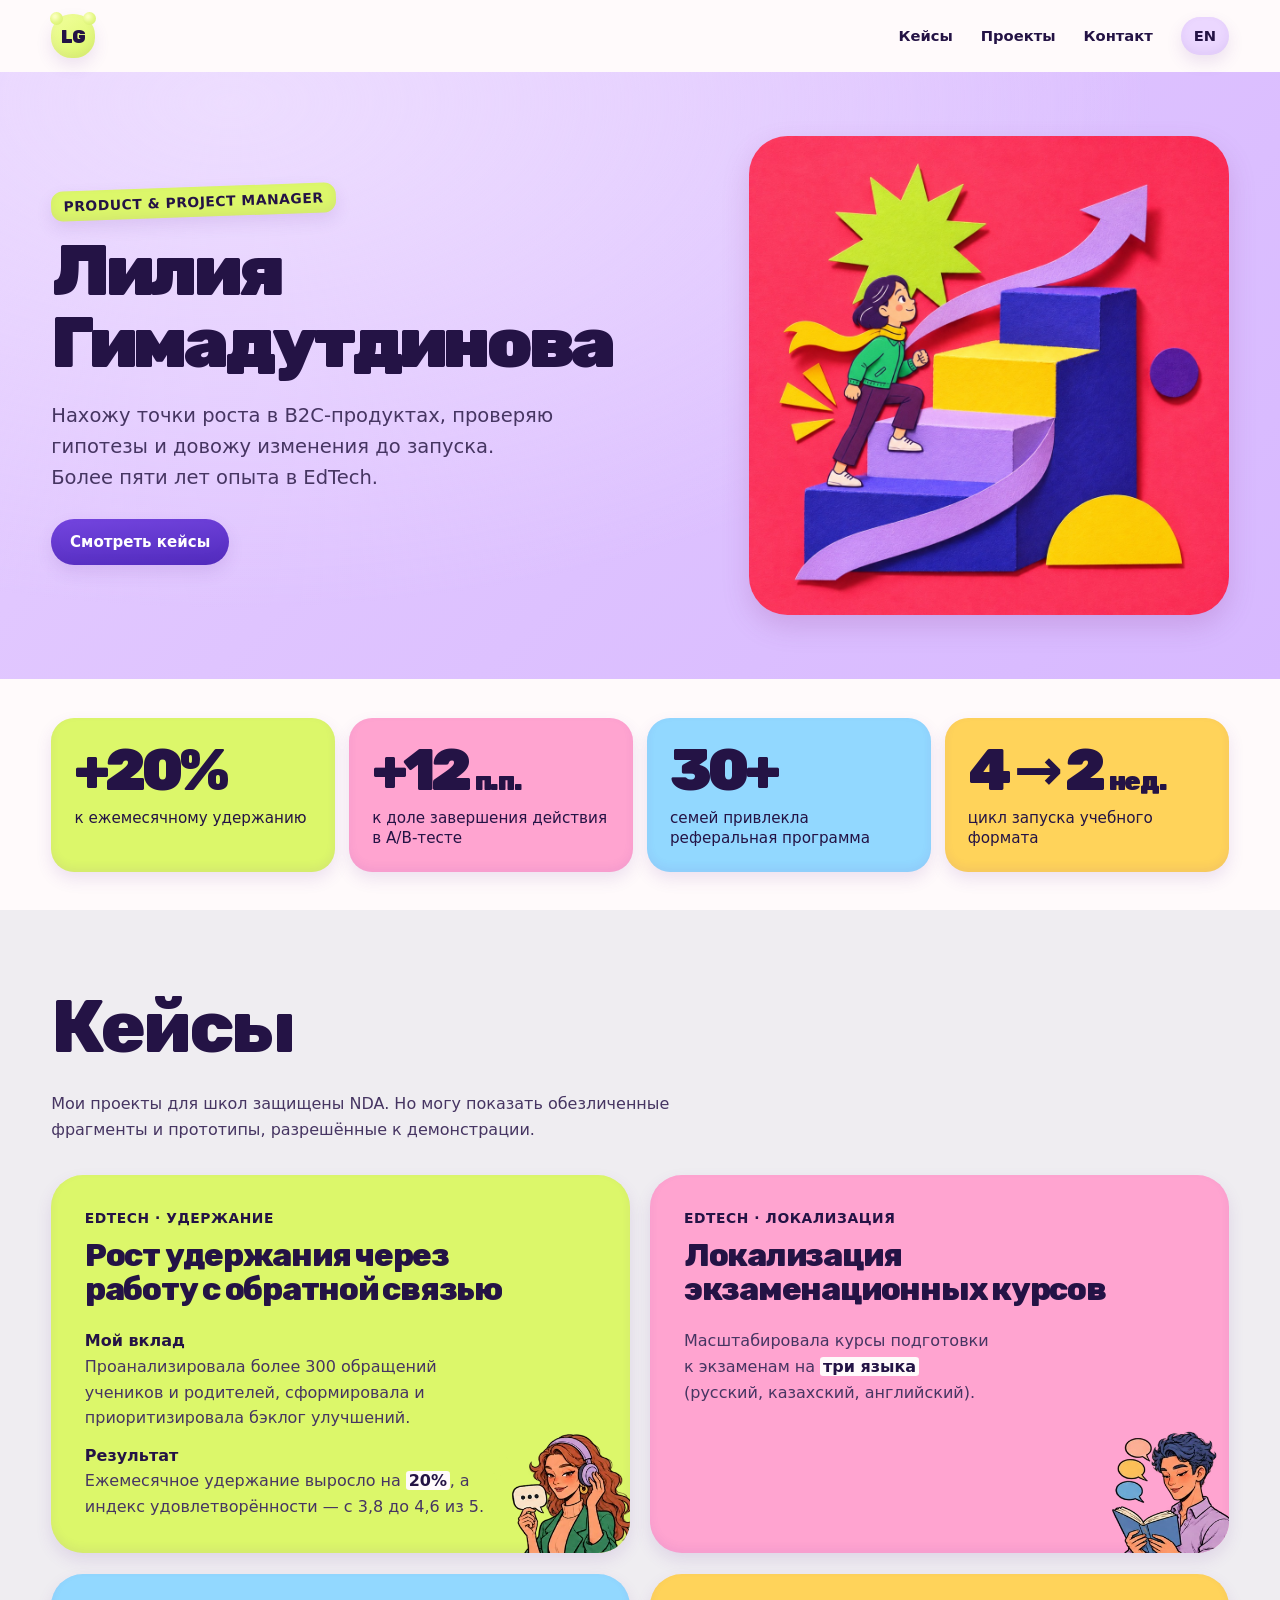
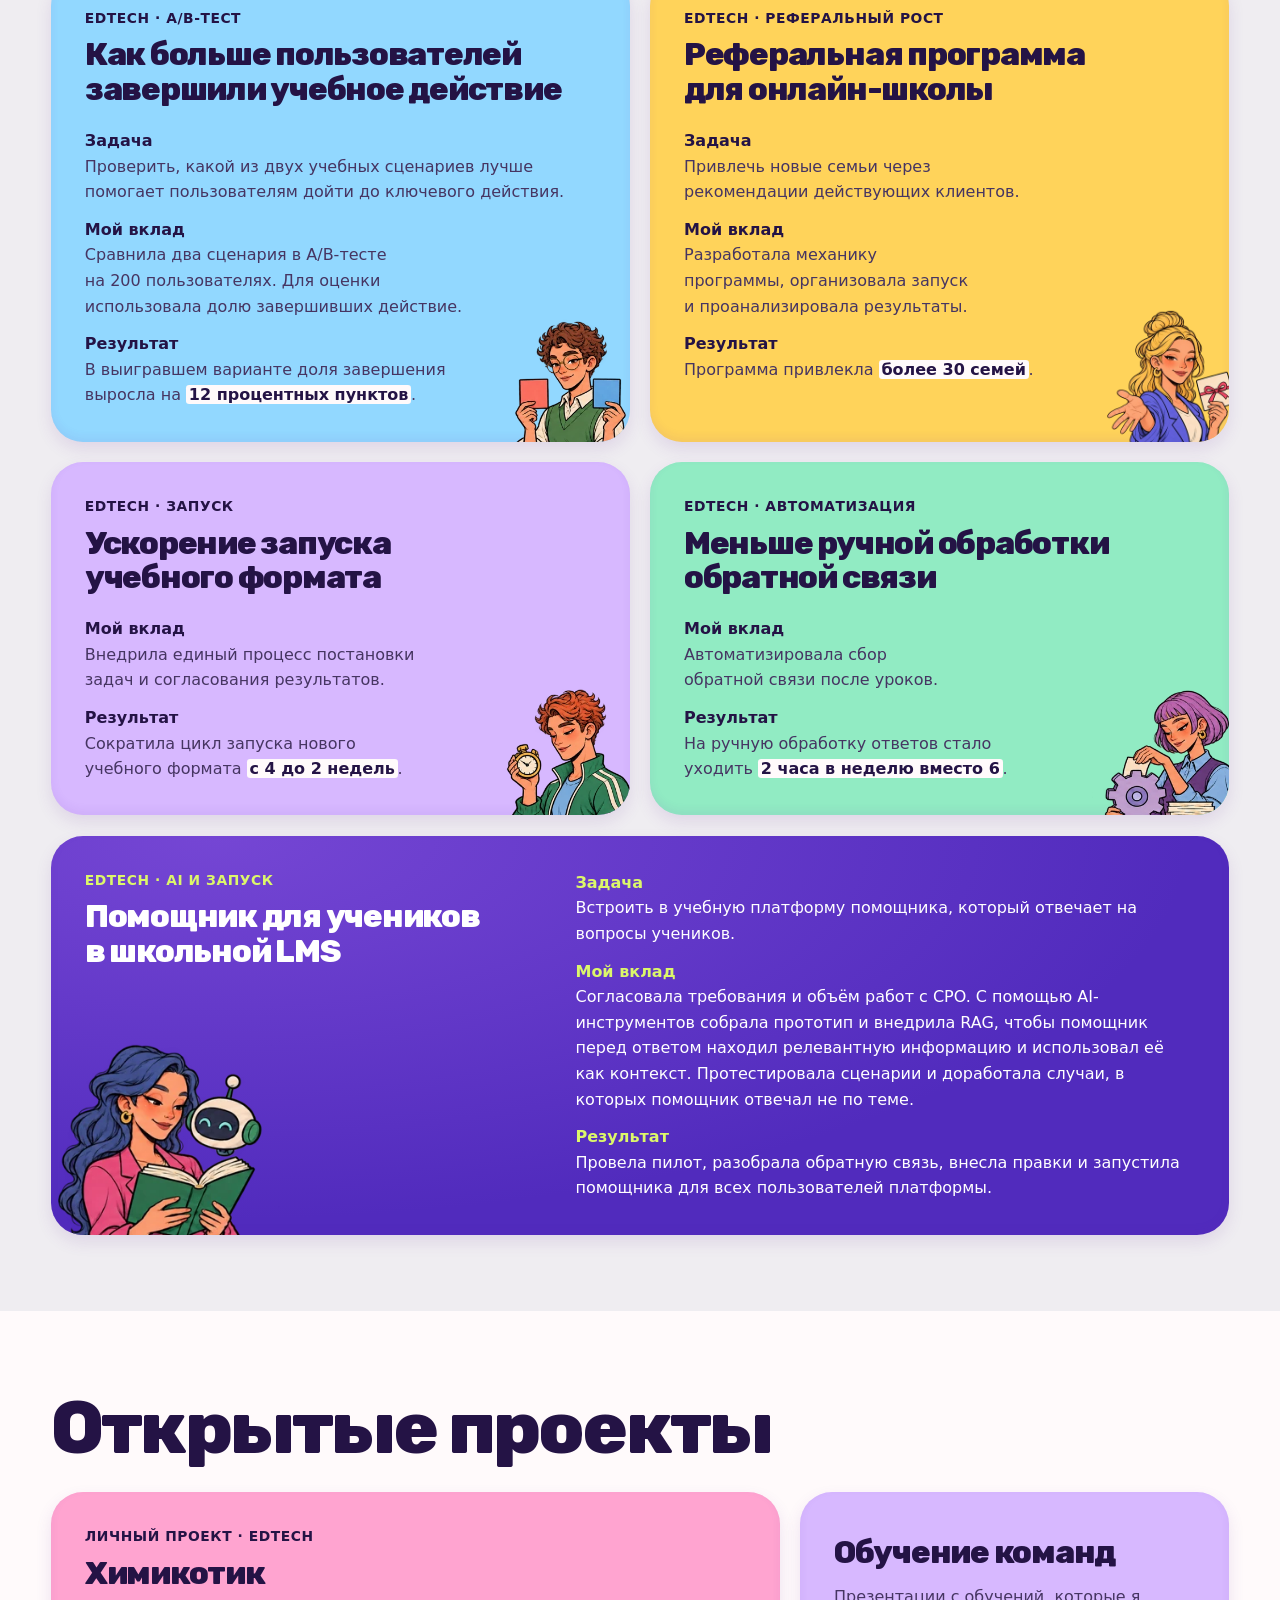
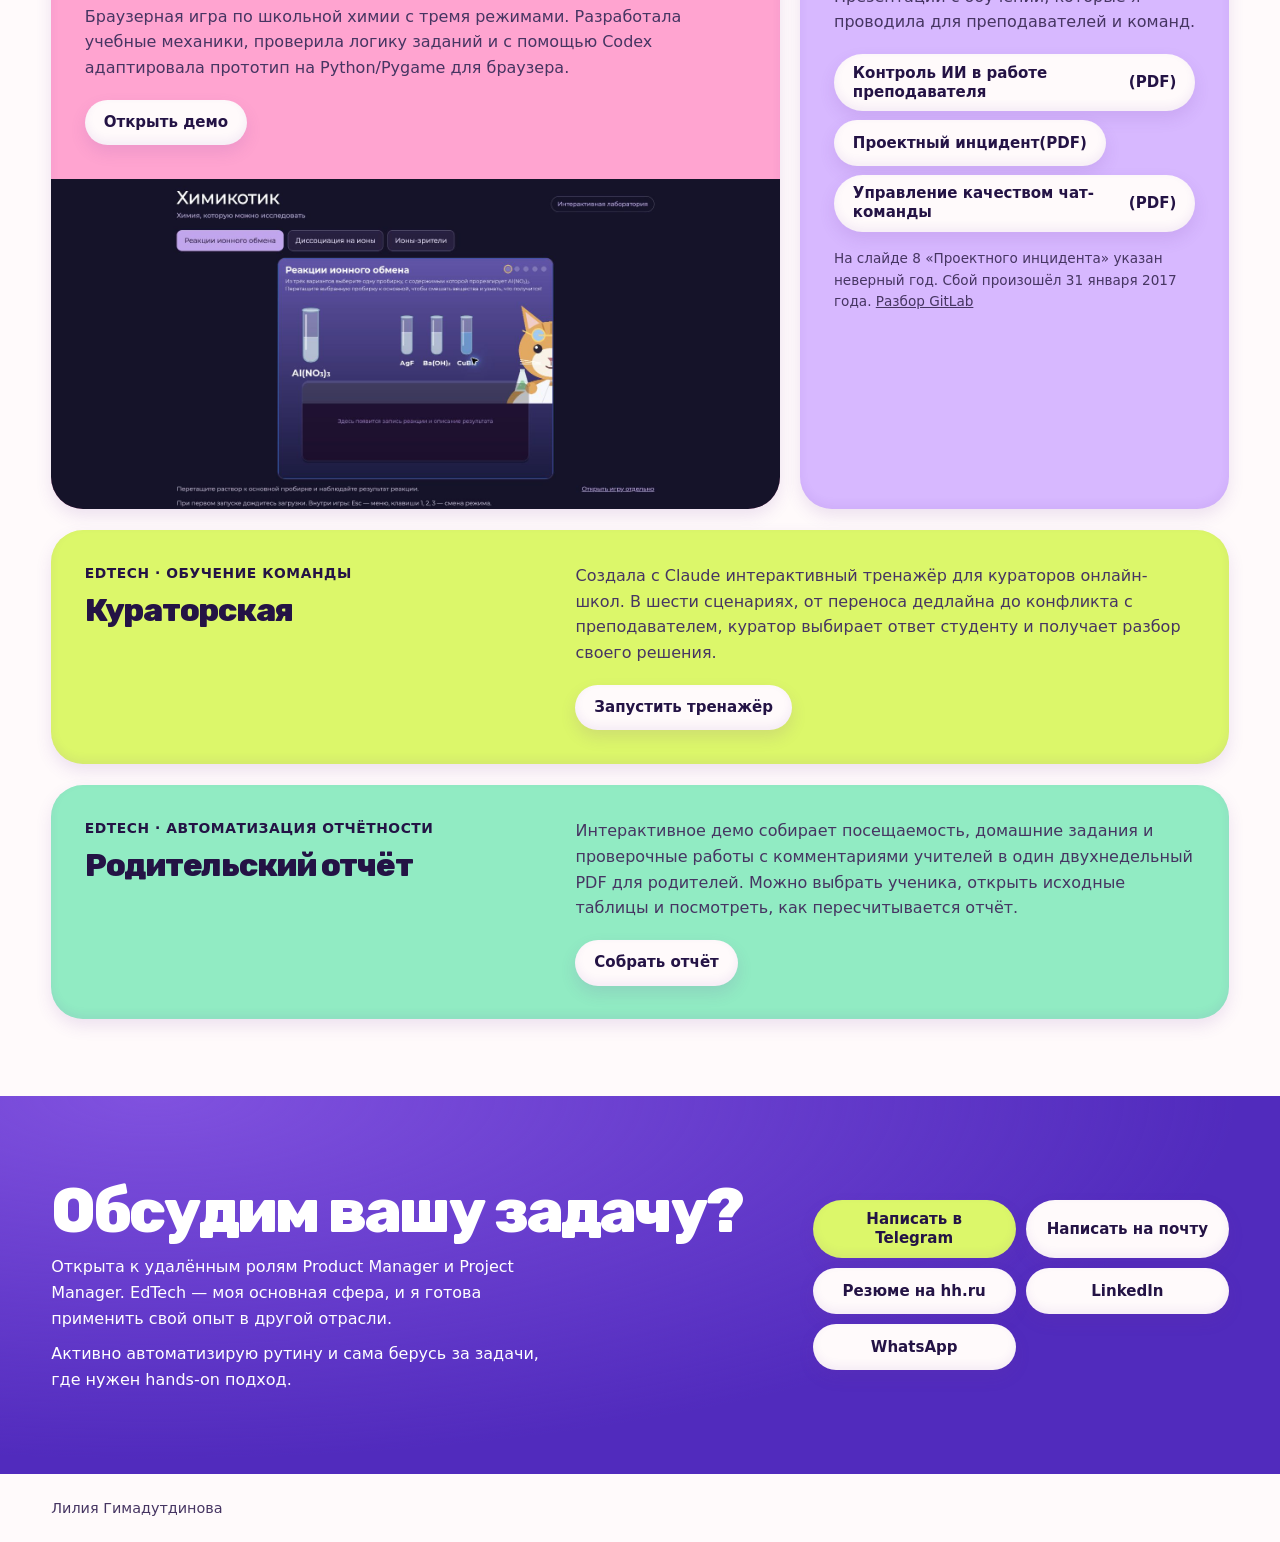
==== index.html @ f6200465 "Add team training and update portfolio contacts" ====
<!doctype html>
<html lang="ru">
<head>
  <meta charset="utf-8">
  <meta name="viewport" content="width=device-width, initial-scale=1">
  <meta name="description" content="Портфолио Лилии Гимадутдиновой, Product & Project Manager. Кейсы по росту продукта, EdTech и AI-автоматизации.">
  <meta property="og:title" content="Лилия Гимадутдинова · Product & Project Manager">
  <meta property="og:description" content="Продуктовые эксперименты, реферальный рост и публичные проекты.">
  <meta property="og:type" content="website">
  <title>Лилия Гимадутдинова · Портфолио</title>
  <link rel="alternate" hreflang="en" href="en/">
  <link rel="stylesheet" href="assets/style.css?v=training">
  <script src="assets/case-art.js?v=even-characters" defer></script>
</head>
<body>
  <a class="skip" href="#main">К содержанию</a>
  <header class="shell topbar">
    <a class="monogram" href="./" aria-label="Лилия Гимадутдинова, главная">LG</a>
    <nav aria-label="Навигация">
      <a href="#cases">Кейсы</a>
      <a href="#demos">Проекты</a>
      <a href="#contact">Контакт</a>
      <a class="language" href="en/" lang="en" hreflang="en" aria-label="English version">EN</a>
    </nav>
  </header>
  <main id="main">
    <section class="hero" aria-labelledby="intro">
      <div class="shell hero-layout">
        <div class="intro">
          <p class="eyebrow">Product &amp; Project Manager</p>
          <h1 id="intro">Лилия<br>Гимадутдинова</h1>
          <p class="lead">Нахожу точки роста в B2C-продуктах, проверяю гипотезы и довожу изменения до запуска. Более пяти лет опыта в EdTech.</p>
          <a class="button primary" href="#cases">Смотреть кейсы</a>
        </div>
        <img class="hero-art" src="assets/paper-growth-with-scarf.jpg" width="1080" height="1080" fetchpriority="high" alt="Девушка в развевающемся жёлтом шарфе поднимается по бумажным ступеням и с улыбкой смотрит вверх.">
      </div>
    </section>

    <section class="metrics-band" aria-label="Ключевые результаты">
      <div class="shell metrics">
        <a href="#retention"><strong>+20%</strong><span>к ежемесячному удержанию</span></a>
        <a href="#experiment"><strong>+12 <small>п.п.</small></strong><span>к доле завершения действия в A/B-тесте</span></a>
        <a href="#referrals"><strong>30+</strong><span>семей привлекла реферальная программа</span></a>
        <a href="#time-to-market"><strong>4 → 2 <small>нед.</small></strong><span>цикл запуска учебного формата</span></a>
      </div>
    </section>

    <section id="cases" class="section" aria-labelledby="results">
      <div class="shell">
        <h2 id="results">Кейсы</h2>
        <p class="case-note">Мои проекты для школ защищены NDA. Но могу показать обезличенные фрагменты и прототипы, разрешённые к демонстрации.</p>
        <div class="case-grid">
          <article class="case" id="retention">
            <p class="eyebrow">EdTech · Удержание</p>
            <h3>Рост удержания через работу с обратной связью</h3>
            <dl>
              <dt>Мой вклад</dt><dd>Проанализировала более 300 обращений учеников и родителей, сформировала и приоритизировала бэклог улучшений.</dd>
              <dt>Результат</dt><dd>Ежемесячное удержание выросло на <strong>20%</strong>, а индекс удовлетворённости — с 3,8 до 4,6 из 5.</dd>
            </dl>
          </article>
          <article class="case" id="localization">
            <p class="eyebrow">EdTech · Локализация</p>
            <h3>Локализация экзаменационных курсов</h3>
            <p class="case-summary">Масштабировала курсы подготовки к экзаменам на <strong>три языка</strong> (русский, казахский, английский).</p>
          </article>
          <article class="case" id="experiment">
            <p class="eyebrow">EdTech · A/B-тест</p>
            <h3>Как больше пользователей завершили учебное действие</h3>
            <dl>
              <dt>Задача</dt><dd>Проверить, какой из двух учебных сценариев лучше помогает пользователям дойти до ключевого действия.</dd>
              <dt>Мой вклад</dt><dd>Сравнила два сценария в A/B-тесте на 200 пользователях. Для оценки использовала долю завершивших действие.</dd>
              <dt>Результат</dt><dd>В выигравшем варианте доля завершения выросла на <strong>12 процентных пунктов</strong>.</dd>
            </dl>
          </article>
          <article class="case" id="referrals">
            <p class="eyebrow">EdTech · Реферальный рост</p>
            <h3>Реферальная программа для онлайн-школы</h3>
            <dl>
              <dt>Задача</dt><dd>Привлечь новые семьи через рекомендации действующих клиентов.</dd>
              <dt>Мой вклад</dt><dd>Разработала механику программы, организовала запуск и проанализировала результаты.</dd>
              <dt>Результат</dt><dd>Программа привлекла <strong>более 30 семей</strong>.</dd>
            </dl>
          </article>
          <article class="case" id="time-to-market">
            <p class="eyebrow">EdTech · Запуск</p>
            <h3>Ускорение запуска учебного формата</h3>
            <dl>
              <dt>Мой вклад</dt><dd>Внедрила единый процесс постановки задач и согласования результатов.</dd>
              <dt>Результат</dt><dd>Сократила цикл запуска нового учебного формата <strong>с 4 до 2 недель</strong>.</dd>
            </dl>
          </article>
          <article class="case" id="feedback-automation">
            <p class="eyebrow">EdTech · Автоматизация</p>
            <h3>Меньше ручной обработки обратной связи</h3>
            <dl>
              <dt>Мой вклад</dt><dd>Автоматизировала сбор обратной связи после уроков.</dd>
              <dt>Результат</dt><dd>На ручную обработку ответов стало уходить <strong>2 часа в неделю вместо 6</strong>.</dd>
            </dl>
          </article>
          <article class="case horizontal character-left" id="ai-assistant">
            <div>
              <p class="eyebrow">EdTech · AI и запуск</p>
              <h3>Помощник для учеников в школьной LMS</h3>
            </div>
            <dl>
              <dt>Задача</dt><dd>Встроить в учебную платформу помощника, который отвечает на вопросы учеников.</dd>
              <dt>Мой вклад</dt><dd>Согласовала требования и объём работ с CPO. С помощью AI-инструментов собрала прототип и внедрила RAG, чтобы помощник перед ответом находил релевантную информацию и использовал её как контекст. Протестировала сценарии и доработала случаи, в которых помощник отвечал не по теме.</dd>
              <dt>Результат</dt><dd>Провела пилот, разобрала обратную связь, внесла правки и запустила помощника для всех пользователей платформы.</dd>
            </dl>
          </article>
        </div>
      </div>
    </section>

    <section id="demos" class="section" aria-labelledby="projects">
      <div class="shell">
        <h2 id="projects">Открытые проекты</h2>
        <div class="demo-grid">
          <article class="demo" id="khimikotik">
            <div class="demo-copy">
              <p class="eyebrow">Личный проект · EdTech</p>
              <h3>Химикотик</h3>
              <p>Браузерная игра по школьной химии с тремя режимами. Разработала учебные механики, проверила логику заданий и с помощью Codex адаптировала прототип на Python/Pygame для браузера.</p>
              <a class="button" href="https://khimikotik.liliya-gimadutdinova.chatgpt.site/">Открыть демо</a>
            </div>
            <img src="assets/khimikotik.jpg" width="1710" height="775" loading="lazy" alt="Экран «Химикотика» с пробирками и заданием на реакцию ионного обмена">
          </article>
          <article class="case demo-copy" id="team-training">
            <h3>Обучение команд</h3>
            <p>Презентации с обучений, которые я проводила для преподавателей и команд.</p>
            <ul class="training-links">
              <li><a class="button" href="assets/training/ai-for-teachers.pdf" hreflang="ru">Контроль ИИ в работе преподавателя <span>(PDF)</span></a></li>
              <li><a class="button" href="assets/training/project-incident.pdf" hreflang="ru">Проектный инцидент <span>(PDF)</span></a></li>
              <li><a class="button" href="assets/training/chat-team-quality.pdf" hreflang="ru">Управление качеством чат-команды <span>(PDF)</span></a></li>
            </ul>
            <p class="training-note">На слайде 8 «Проектного инцидента» указан неверный год. Сбой произошёл 31 января 2017 года. <a href="https://about.gitlab.com/blog/postmortem-of-database-outage-of-january-31/">Разбор GitLab</a></p>
          </article>
          <article class="case horizontal demo-copy" id="kuratorskaya">
            <div>
              <p class="eyebrow">EdTech · Обучение команды</p>
              <h3>Кураторская</h3>
            </div>
            <div>
              <p>Создала с Claude интерактивный тренажёр для кураторов онлайн-школ. В шести сценариях, от переноса дедлайна до конфликта с преподавателем, куратор выбирает ответ студенту и получает разбор своего решения.</p>
              <a class="button" href="https://lili-gimadut.github.io/kuratorskaya/">Запустить тренажёр</a>
            </div>
          </article>
          <article class="case horizontal demo-copy" id="parent-report">
            <div>
              <p class="eyebrow">EdTech · Автоматизация отчётности</p>
              <h3>Родительский отчёт</h3>
            </div>
            <div>
              <p>Интерактивное демо собирает посещаемость, домашние задания и проверочные работы с комментариями учителей в один двухнедельный PDF для родителей. Можно выбрать ученика, открыть исходные таблицы и посмотреть, как пересчитывается отчёт.</p>
              <a class="button" href="parent-report/">Собрать отчёт</a>
            </div>
          </article>
        </div>
      </div>
    </section>

    <section id="contact" class="contact" aria-labelledby="talk">
      <div class="shell contact-layout">
        <div>
          <h2 id="talk">Обсудим вашу задачу?</h2>
          <p>Открыта к удалённым ролям Product Manager и Project Manager. EdTech — моя основная сфера, и я готова применить свой опыт в другой отрасли.</p>
          <p>Активно автоматизирую рутину и сама берусь за задачи, где нужен hands-on подход.</p>
        </div>
        <div class="contact-links">
          <a class="button primary" href="https://t.me/Liliya_Gimadut">Написать в Telegram</a>
          <a class="button" href="mailto:liliya.gimadutdinova@gmail.com">Написать на почту</a>
          <a class="button" href="https://hh.ru/resume/b707d9f3ff11691c760039ed1f30365367714c">Резюме на hh.ru</a>
          <a class="button" href="https://www.linkedin.com/in/liliia-gimadutdinova/">LinkedIn</a>
          <a class="button" href="https://wa.me/59897556343">WhatsApp</a>
        </div>
      </div>
    </section>
  </main>
  <footer class="shell footer">Лилия Гимадутдинова</footer>
</body>
</html>
---- assets/style.css ----
@font-face {
  font-family: Rubik;
  font-style: normal;
  font-weight: 600 900;
  font-display: swap;
  src: url("fonts/rubik-cyrillic.woff2") format("woff2");
  unicode-range: U+0301, U+0400-045F, U+0490-0491, U+04B0-04B1, U+2116;
}

@font-face {
  font-family: Rubik;
  font-style: normal;
  font-weight: 600 900;
  font-display: swap;
  src: url("fonts/rubik-latin.woff2") format("woff2");
  unicode-range: U+0000-00FF, U+0131, U+0152-0153, U+02BB-02BC, U+02C6, U+02DA, U+02DC, U+0304, U+0308, U+0329, U+2000-206F, U+20AC, U+2122, U+2191, U+2193, U+2212, U+2215, U+FEFF, U+FFFD;
}

:root {
  color-scheme: light;
  --ink: #241345;
  --soft-ink: #463562;
  --paper: #fffafb;
  --cases-background: #efedf1;
  --violet: #d7b8ff;
  --cobalt: #512bbd;
  --lime: #dcf76a;
  --pink: #ffa4d0;
  --yellow: #ffd35a;
  --sky: #92d8ff;
  --mint: #91ebc3;
  --soft-depth: inset 0 -4px 10px #6525a812, 0 .45rem 1rem #6e379c20;
  --display: Rubik, system-ui, -apple-system, "Segoe UI", sans-serif;
  font: 100%/1.6 system-ui, -apple-system, "Segoe UI", sans-serif;
}

* { box-sizing: border-box; }
body { margin: 0; background: var(--paper); color: var(--ink); }
a { color: inherit; }
a:focus-visible { outline: 3px solid var(--cobalt); outline-offset: 5px; }
p, dd { color: var(--soft-ink); }
h1, h2, h3, p, dl, dd { margin: 0; }
h1, h2, h3 {
  font-family: var(--display);
  font-weight: 800;
  line-height: 1.08;
  letter-spacing: -.039em;
  text-wrap: balance;
}
h1 {
  font-size: clamp(2.55rem, 5.65vw, 5.05rem);
  font-weight: 900;
  line-height: .99;
  letter-spacing: -.055em;
  overflow-wrap: anywhere;
}
h2 { font-size: clamp(2.45rem, 5.8vw, 4.65rem); }
h3 { font-size: clamp(1.4rem, 2.6vw, 2rem); }
section, article { scroll-margin-top: 1rem; }

.shell { width: min(100% - clamp(2rem, 8vw, 7rem), 74rem); margin-inline: auto; }
.skip {
  position: fixed;
  inset: .75rem auto auto .75rem;
  z-index: 2;
  padding: .65rem 1rem;
  background: var(--paper);
  transform: translateY(-170%);
}
.skip:focus { transform: none; }
.topbar {
  min-height: 4.5rem;
  display: flex;
  align-items: center;
  justify-content: space-between;
  gap: .75rem;
}
.topbar a { text-decoration: none; }
.monogram {
  position: relative;
  isolation: isolate;
  display: grid;
  place-items: center;
  width: 2.75rem;
  aspect-ratio: 1;
  flex: none;
  background: linear-gradient(145deg, #f2ff9e, var(--lime));
  border-radius: 48% 48% 46% 46%;
  box-shadow: var(--soft-depth);
  font: 900 1.12rem var(--display);
  letter-spacing: -.065em;
}
.monogram::before, .monogram::after {
  content: "";
  position: absolute;
  z-index: -1;
  top: -.13rem;
  width: .83rem;
  aspect-ratio: 1;
  border-radius: 50%;
  background: radial-gradient(circle at 38% 35%, #faffbe 10%, #e5f887 49%, #d1ee64);
}
.monogram::before { left: -.08rem; }
.monogram::after { right: -.08rem; }
nav {
  display: flex;
  flex-wrap: wrap;
  align-items: center;
  justify-content: flex-end;
  gap: .15rem clamp(.55rem, 2.6vw, 1.75rem);
  font-size: .92rem;
  font-weight: 700;
}
nav a { padding-block: .45rem; }
nav a:hover { text-decoration: underline; text-underline-offset: .28em; }
nav .language {
  padding-inline: .8rem;
  border-radius: 2rem;
  background: #ebd7ff;
  box-shadow: var(--soft-depth);
}
nav .language:hover { background: var(--lime); text-decoration: none; }

.hero {
  background: radial-gradient(ellipse at 18% 5%, #edddff, transparent 62%),
    linear-gradient(135deg, #e5cdff, var(--violet));
}
.hero-layout {
  display: grid;
  grid-template-columns: minmax(0, 1.35fr) minmax(0, 1fr);
  align-items: center;
  gap: clamp(1.5rem, 4vw, 4.25rem);
  padding-block: clamp(2.5rem, 5vw, 4.6rem);
}
.intro .eyebrow {
  display: inline-block;
  padding: .32rem .78rem;
  margin-bottom: 1.15rem;
  border-radius: .75rem;
  background: var(--lime);
  box-shadow: var(--soft-depth);
  color: var(--ink);
  transform: rotate(-2deg);
}
.lead {
  max-width: 41ch;
  margin-block: 1.35rem 1.6rem;
  font-size: clamp(1.05rem, 1.75vw, 1.22rem);
}
.hero-art {
  display: block;
  width: 100%;
  height: auto;
  aspect-ratio: 1;
  border-radius: clamp(1.65rem, 3vw, 2.55rem);
  box-shadow: 0 .7rem 1.65rem #90459038;
  background: var(--pink);
}

.button {
  display: inline-flex;
  width: fit-content;
  min-height: 2.85rem;
  align-items: center;
  justify-content: center;
  padding: .62rem 1.18rem;
  border-radius: 2rem;
  background: var(--paper);
  box-shadow: var(--soft-depth);
  color: var(--ink);
  font-size: .94rem;
  font-weight: 800;
  line-height: 1.25;
  text-align: center;
  text-decoration: none;
}
.button:hover { background: var(--lime); }
.primary {
  background: linear-gradient(175deg, #7445df, var(--cobalt));
  color: #fff;
}
.primary:hover { background: linear-gradient(175deg, #693ad4, #4820ab); }

.metrics-band { padding-block: clamp(1.6rem, 3vw, 2.55rem); }
.metrics { display: grid; grid-template-columns: repeat(4, minmax(0, 1fr)); gap: .85rem; }
.metrics a {
  display: block;
  padding: clamp(.9rem, 2vw, 1.45rem);
  border-radius: 1.45rem;
  text-decoration: none;
  transition: transform 160ms ease, box-shadow 160ms ease;
}
.metrics a:nth-child(1) { --card: var(--lime); }
.metrics a:nth-child(2) { --card: var(--pink); }
.metrics a:nth-child(3) { --card: var(--sky); }
.metrics a:nth-child(4) { --card: var(--yellow); }
.metrics a:hover { transform: translateY(-.22rem); box-shadow: var(--soft-depth), 0 .45rem 1.35rem #6e379c26; }
.metrics strong {
  display: block;
  font: 900 clamp(2.1rem, 4.6vw, 4.1rem)/1 var(--display);
  letter-spacing: -.075em;
}
.metrics small { font-size: .45em; letter-spacing: -.045em; }
.metrics span { display: block; margin-top: .5rem; font-size: .95rem; line-height: 1.35; }

.section { padding-block: clamp(2.7rem, 6vw, 5.2rem); }
.section h2 { margin-bottom: 1.5rem; }
#cases { background: var(--cases-background); }
.case-note { max-width: 65ch; margin-bottom: 2rem; }
.eyebrow {
  color: var(--ink);
  font-size: .865rem;
  font-weight: 800;
  line-height: 1.45;
  letter-spacing: .04em;
  text-transform: uppercase;
}

.case-grid, .demo-grid { display: grid; gap: clamp(.9rem, 2vw, 1.3rem); }
.case-grid { grid-template-columns: repeat(2, minmax(0, 1fr)); }
.case-grid .case { position: relative; overflow: hidden; }
.case-grid .case:not(.character-left) { --character-size: clamp(5.75rem, 12vw, 9.375rem); }
.case-grid .case:not(.character-left) > :is(dl, .case-summary) {
  min-block-size: calc(var(--character-size) - var(--card-padding) - 1rem);
}
.case-grid .case:not(.character-left) :is(.case-summary, dd:nth-last-child(-n + 3)) {
  padding-inline-end: calc(var(--character-size) - var(--card-padding) - .45rem);
}
.case-grid .case:not(.character-left) :is(dd, .case-summary) { text-wrap: balance; }
.case-grid .case::after {
  content: "";
  position: absolute;
  z-index: 1;
  right: -.85rem;
  bottom: -1rem;
  width: var(--character-size, 0px);
  aspect-ratio: 1;
  pointer-events: none;
  background-image: url("case-characters-friendly.webp");
  background-position: var(--character-x, 0%) var(--character-y, 0%);
  background-repeat: no-repeat;
  background-size: 400% 200%;
}
.case-grid .case:not(.character-left, #referrals)::after { transform: scaleX(-1); }
.case-grid .character-left::after { left: .4rem; right: auto; }
#localization, #feedback-automation { --character-x: 33.333333%; }
#experiment, #ai-assistant { --character-x: 66.666667%; }
#referrals::after { background: url("case-referral-character.webp") center / contain no-repeat; }
#time-to-market, #feedback-automation, #ai-assistant { --character-y: 100%; }
.metrics a, .case, .demo {
  background-color: var(--card, var(--paper));
  box-shadow: var(--soft-depth);
}
.case, .demo { border-radius: clamp(1.45rem, 2.8vw, 2rem); }
.case, .demo-copy {
  --card-padding: clamp(1.2rem, 3vw, 2.1rem);
  padding: var(--card-padding);
}
.case:target, .demo:target { box-shadow: var(--soft-depth), 0 0 1rem .2rem #7445df50; }
.case h3, .demo h3 { margin-top: .6rem; }
.case dl, .case-summary { margin-top: 1.35rem; }
.case dd + dt { margin-top: .75rem; }
.case dt, .case strong { color: var(--ink); font-weight: 800; }
.case dd strong, .case-summary strong {
  background: var(--paper);
  border-radius: .2em;
  padding-inline: .17em;
  box-decoration-break: clone;
  -webkit-box-decoration-break: clone;
}
#retention, #kuratorskaya { --card: var(--lime); }
#localization, #khimikotik { --card: var(--pink); }
#experiment { --card: var(--sky); }
#referrals { --card: var(--yellow); }
#time-to-market, #team-training { --card: var(--violet); }
#feedback-automation, #parent-report { --card: var(--mint); }
#ai-assistant { background: radial-gradient(ellipse at 14% 0%, #7546d4, transparent 68%), var(--cobalt); color: #fff; }
#ai-assistant :is(.eyebrow, dt) { color: var(--lime); }
#ai-assistant dd { color: #fff; }

.horizontal {
  grid-column: 1 / -1;
  display: grid;
  grid-template-columns: minmax(0, 1fr) minmax(0, 1.4fr);
  gap: clamp(1.2rem, 4vw, 3rem);
}
.horizontal dl { margin-top: 0; }

.demo-grid { grid-template-columns: minmax(0, 1.7fr) minmax(0, 1fr); }
.demo { overflow: hidden; display: flex; flex-direction: column; justify-content: space-between; }
.demo-copy h3 + p { margin-top: .85rem; }
.demo-copy .button { margin-top: 1.2rem; }
.training-links {
  display: grid;
  gap: .55rem;
  margin: 1.2rem 0 0;
  padding: 0;
  list-style: none;
}
.training-links .button {
  margin: 0;
  text-align: left;
}
.training-links span { white-space: nowrap; }
.training-note { margin-top: 1rem; font-size: .85rem; }
.training-note a { text-decoration: underline; }
.demo img { display: block; width: 100%; height: auto; }
#kuratorskaya .button:is(:hover, :focus-visible) { background: #fdd158; color: var(--ink); }

.contact { background: radial-gradient(ellipse at 12% 0%, #8051df, transparent 68%), var(--cobalt); color: #fff; }
.contact-layout {
  display: flex;
  flex-wrap: wrap;
  align-items: center;
  justify-content: space-between;
  gap: 1.4rem;
  padding-block: clamp(2.5rem, 6.5vw, 5.1rem);
}
.contact h2 { font-size: clamp(2.15rem, 4.8vw, 3.9rem); }
.contact p { max-width: 50ch; margin-top: .65rem; color: #fff; }
.contact-links {
  width: min(100%, 26rem);
  display: grid;
  grid-template-columns: repeat(2, minmax(0, 1fr));
  gap: .65rem;
}
.contact-links .button { width: 100%; }
.contact .primary { background: var(--lime); color: var(--ink); }
.contact .primary:hover { background: var(--yellow); }
.contact-links .button:focus-visible { outline-color: #fff; }
.footer { padding-block: 1.4rem; color: var(--soft-ink); font-size: .9rem; }

@media (max-width: 53rem) {
  .hero-layout { grid-template-columns: 1fr; }
  h1 { font-size: clamp(2.05rem, 8.4vw, 4.8rem); }
  .hero-art { max-width: 35rem; }
  .metrics { grid-template-columns: repeat(2, minmax(0, 1fr)); }
  .metrics strong { font-size: clamp(2.1rem, 7vw, 3.6rem); }
  .demo-grid { grid-template-columns: 1fr; }
}

@media (max-width: 39rem) {
  .case-grid, .horizontal { grid-template-columns: 1fr; }
  .metrics span { font-size: .9rem; }
}

@media (max-width: 22rem) {
  nav { font-size: .83rem; }
  nav .language { padding-inline: .6rem; }
}

@media (prefers-reduced-motion: reduce) {
  .metrics a { transition: none; }
  .metrics a:hover { transform: none; }
}
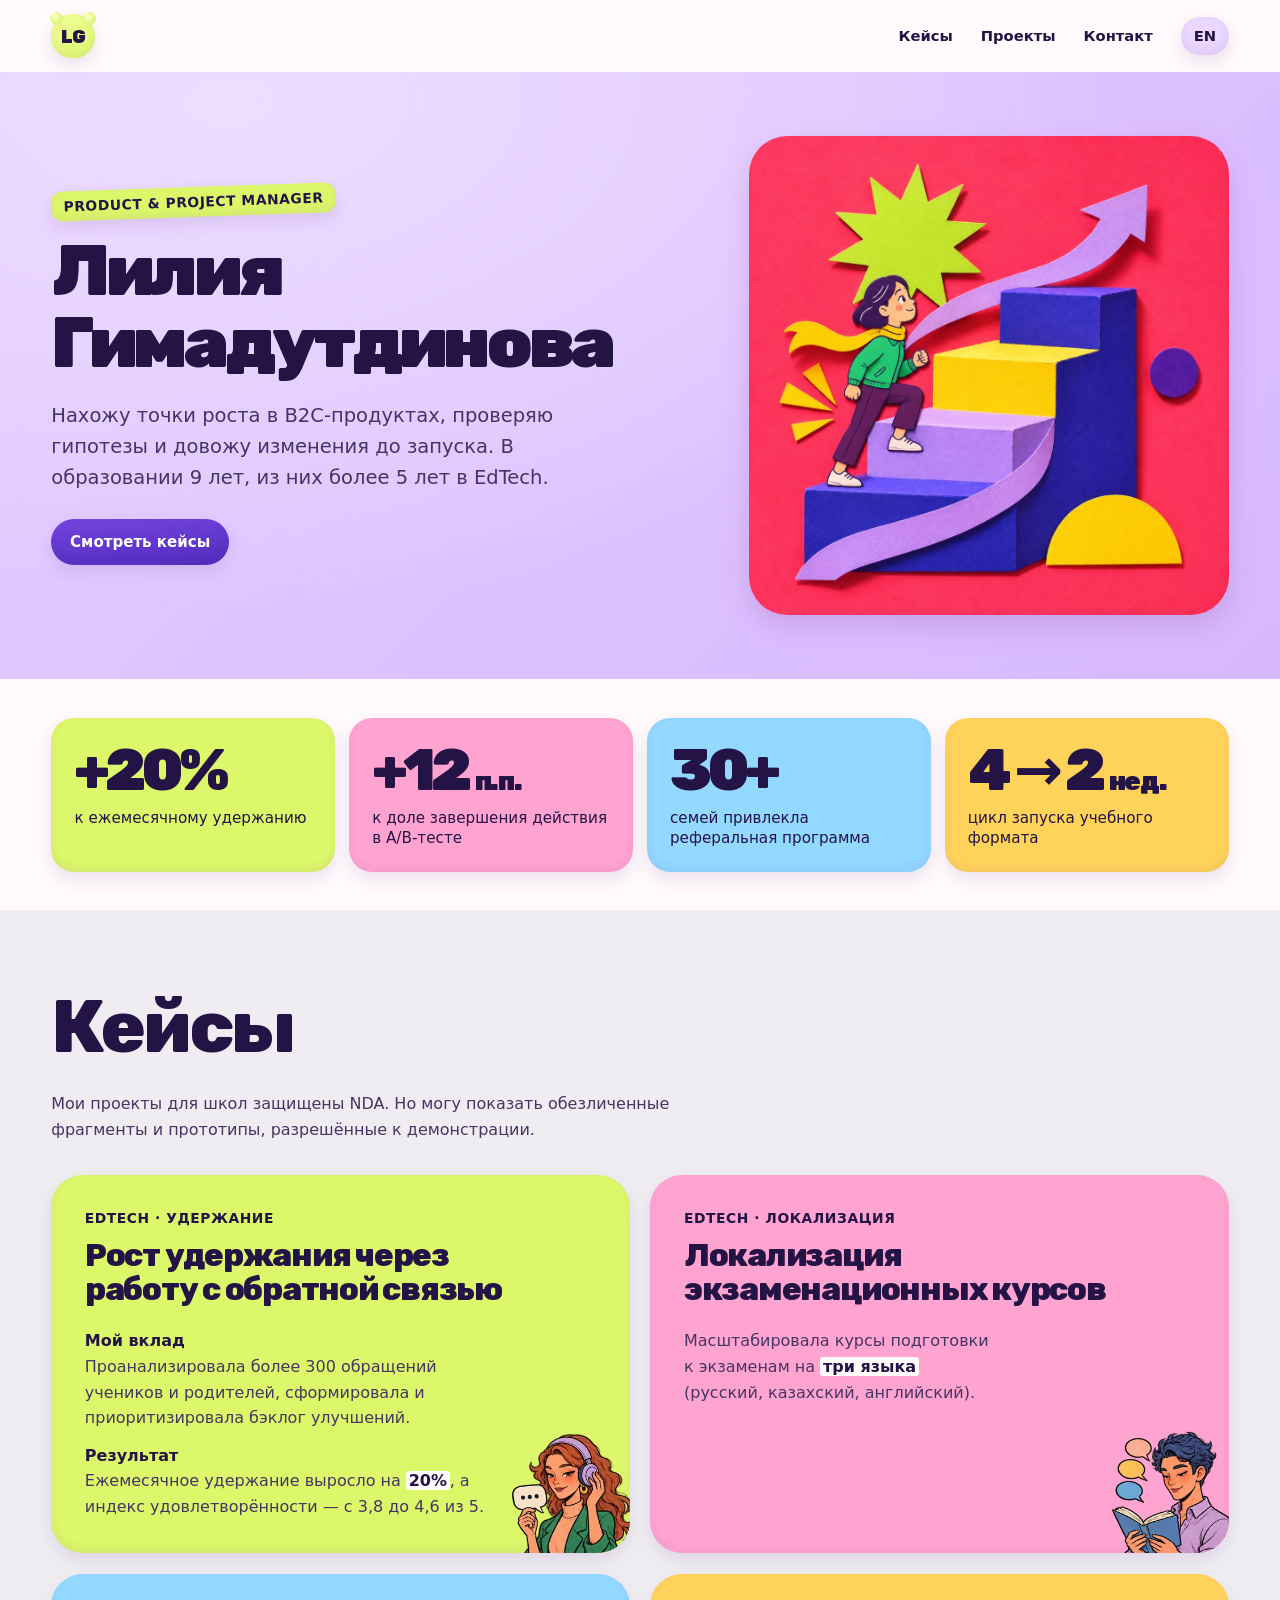
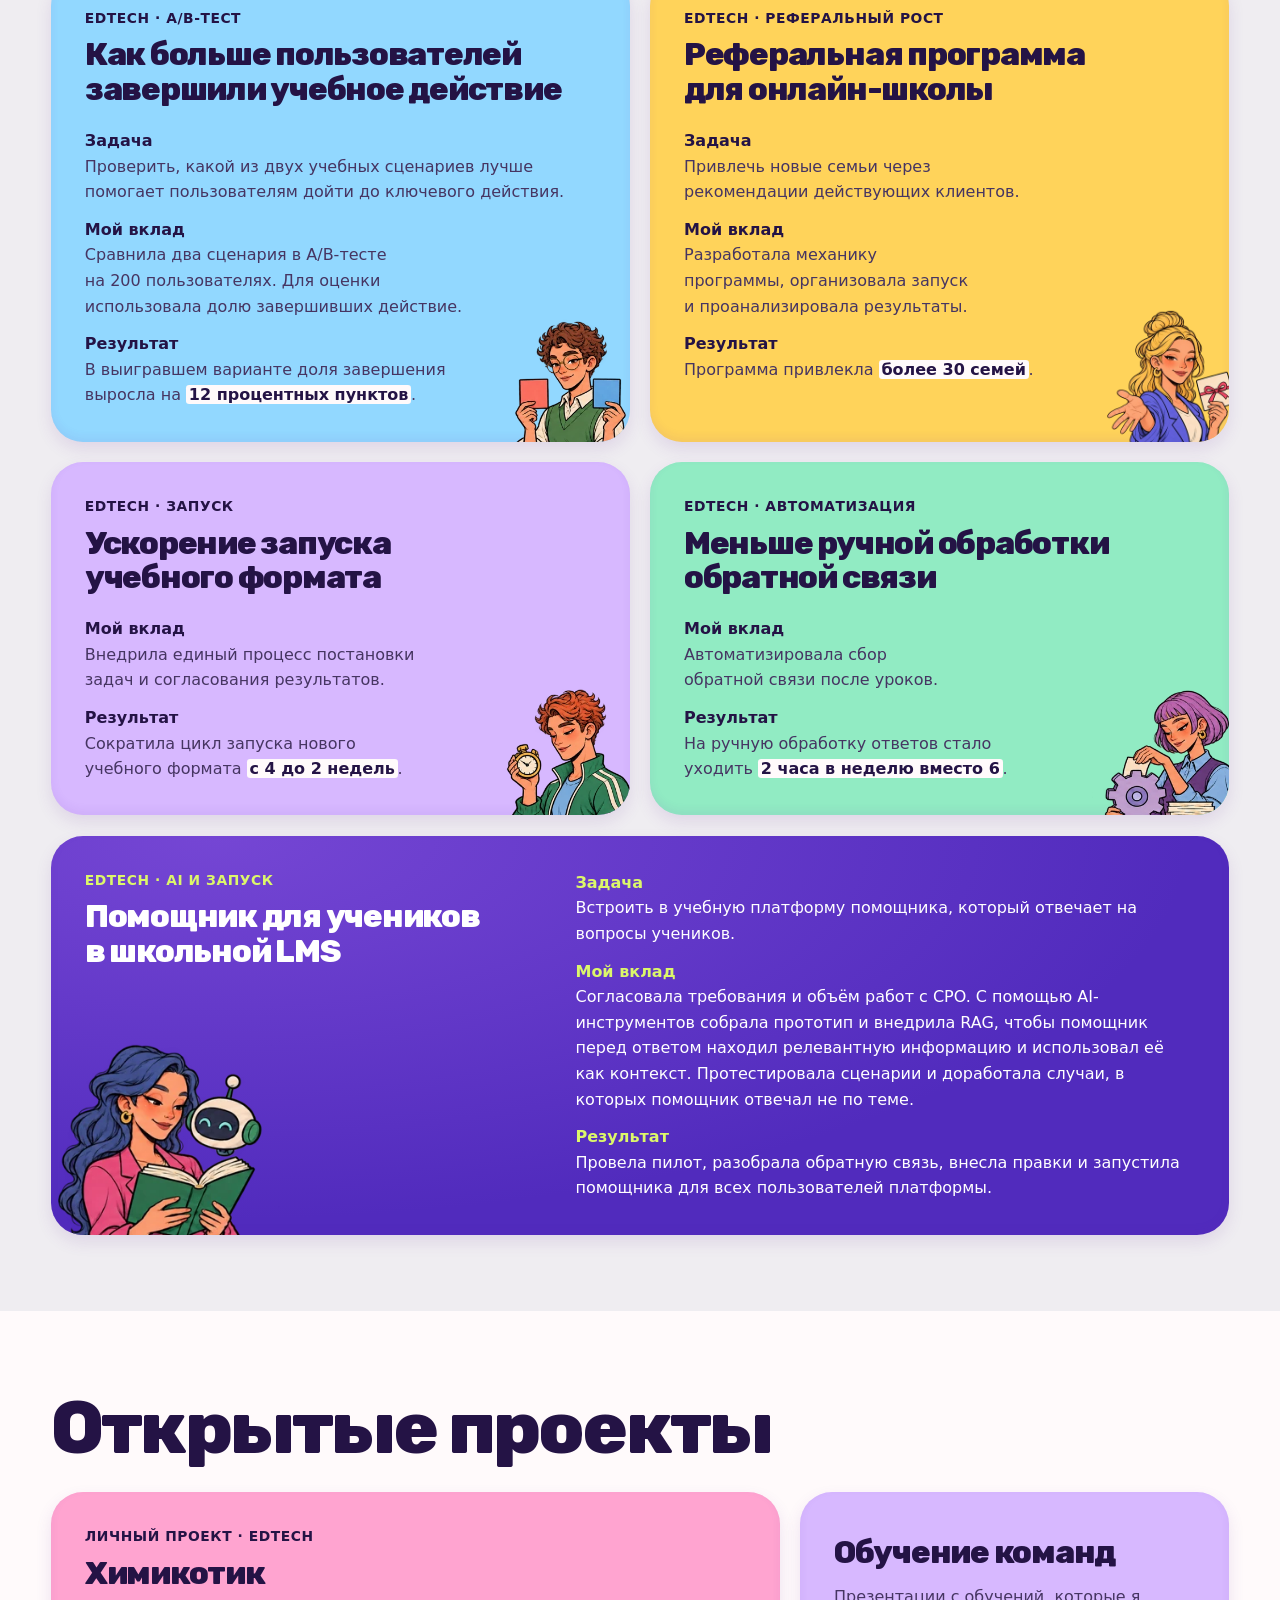
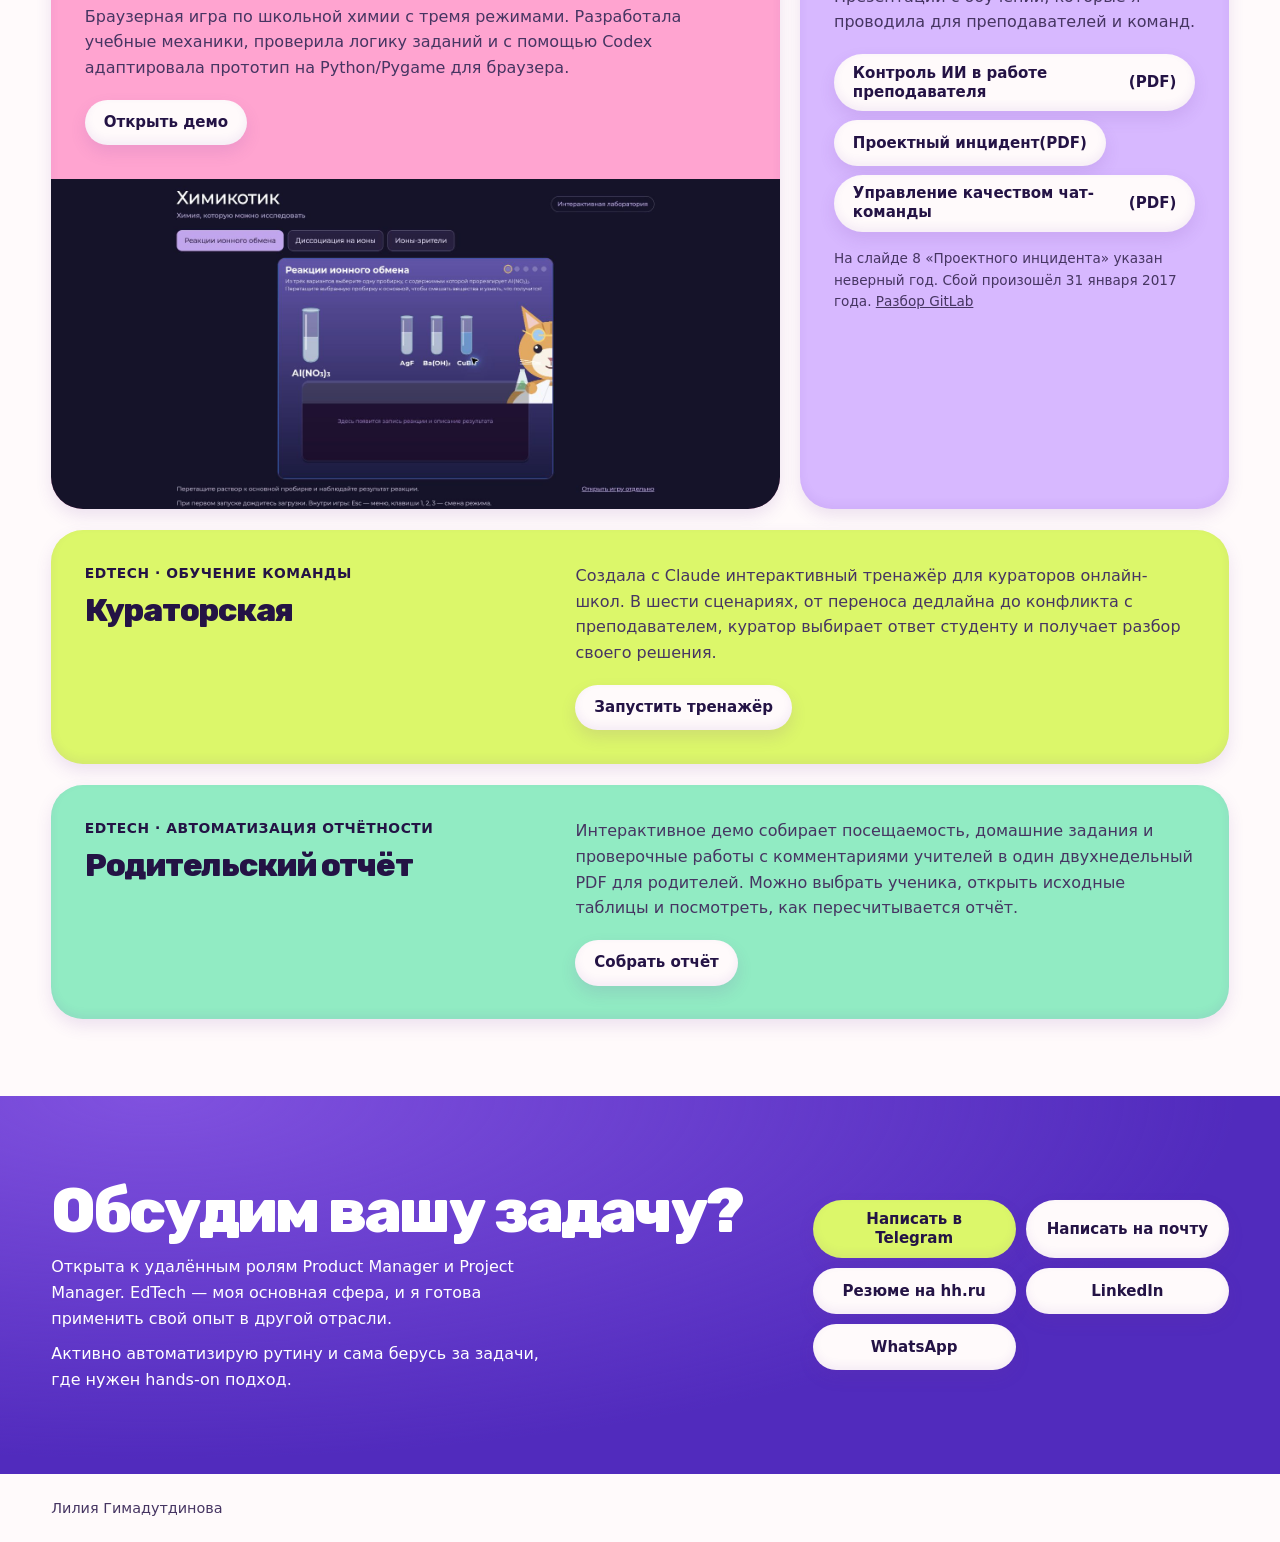
==== commit 21dfe73a: "Clarify years of education and EdTech experience" ====
--- a/index.html
+++ b/index.html
@@ -29,7 +29,7 @@
         <div class="intro">
           <p class="eyebrow">Product &amp; Project Manager</p>
           <h1 id="intro">Лилия<br>Гимадутдинова</h1>
-          <p class="lead">Нахожу точки роста в B2C-продуктах, проверяю гипотезы и довожу изменения до запуска. Более пяти лет опыта в EdTech.</p>
+          <p class="lead">Нахожу точки роста в B2C-продуктах, проверяю гипотезы и довожу изменения до запуска. В образовании 9 лет, из них более 5 лет в EdTech.</p>
           <a class="button primary" href="#cases">Смотреть кейсы</a>
         </div>
         <img class="hero-art" src="assets/paper-growth-with-scarf.jpg" width="1080" height="1080" fetchpriority="high" alt="Девушка в развевающемся жёлтом шарфе поднимается по бумажным ступеням и с улыбкой смотрит вверх.">
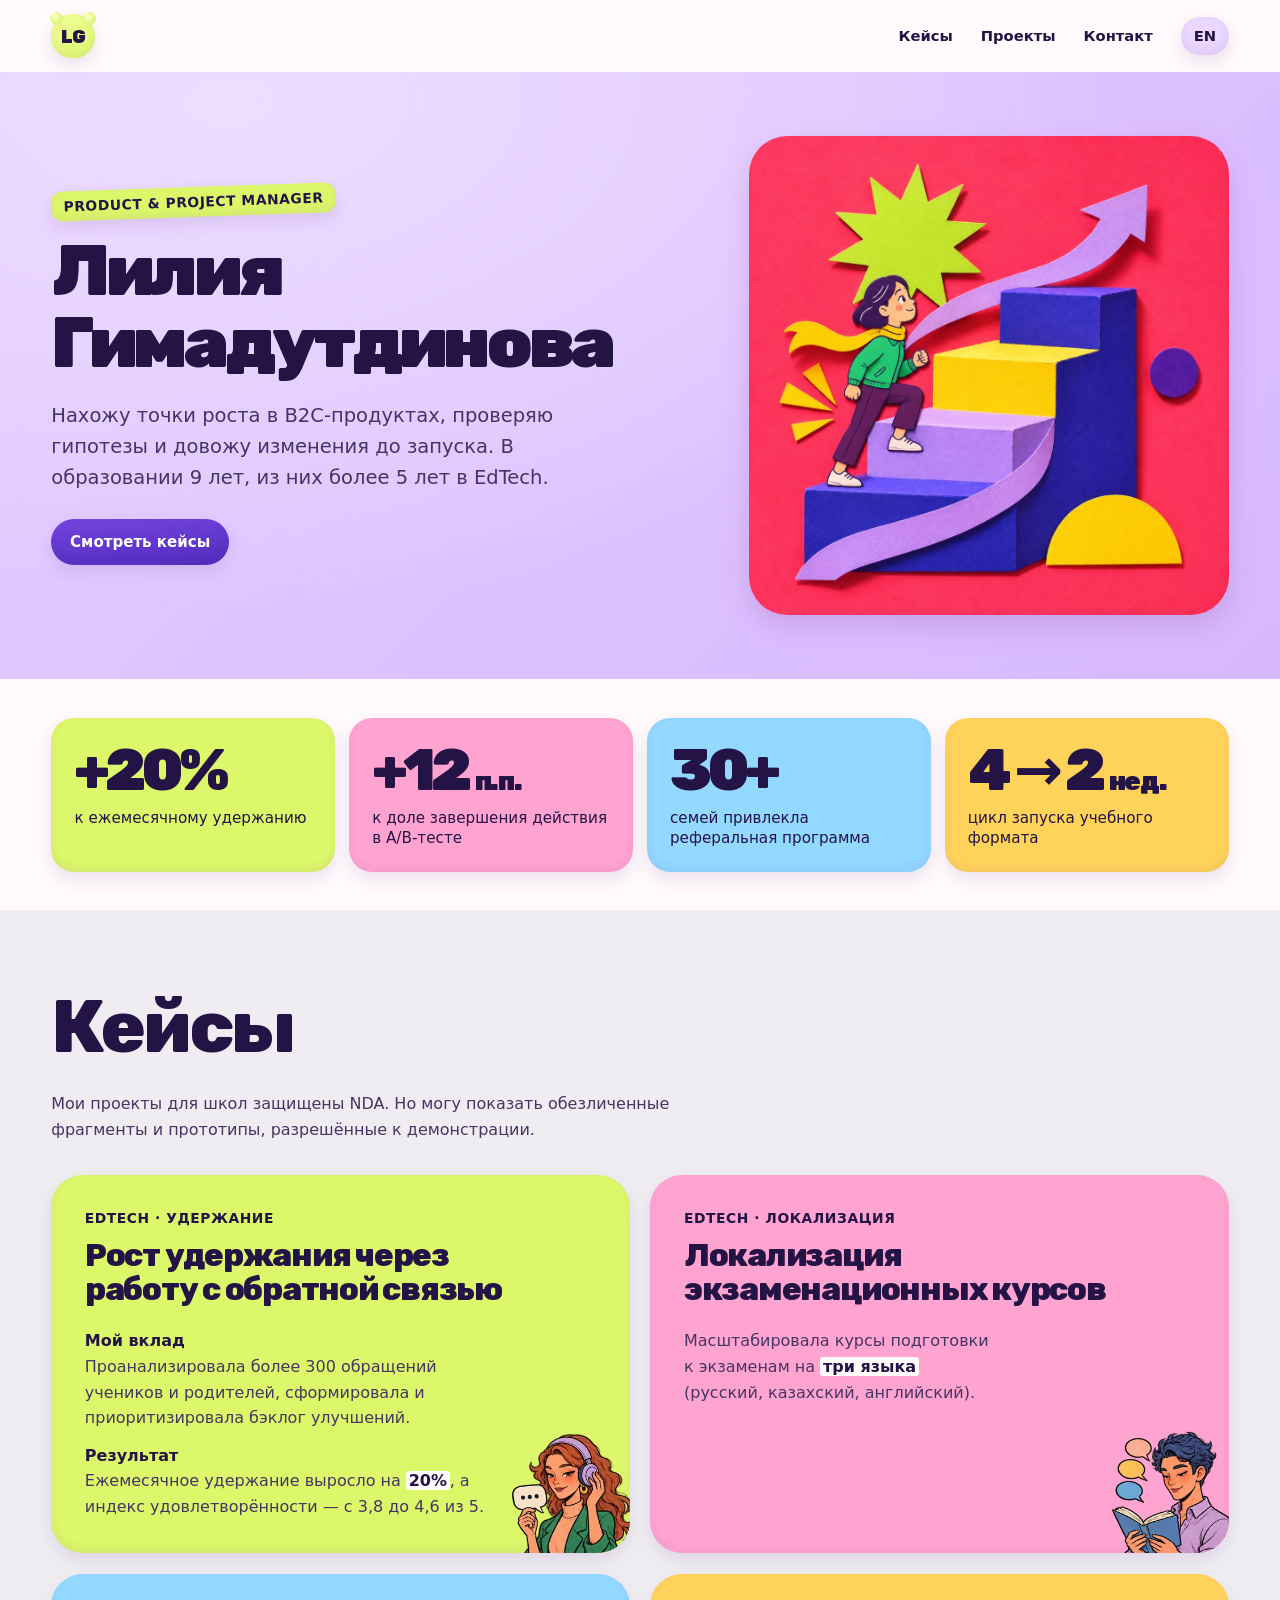
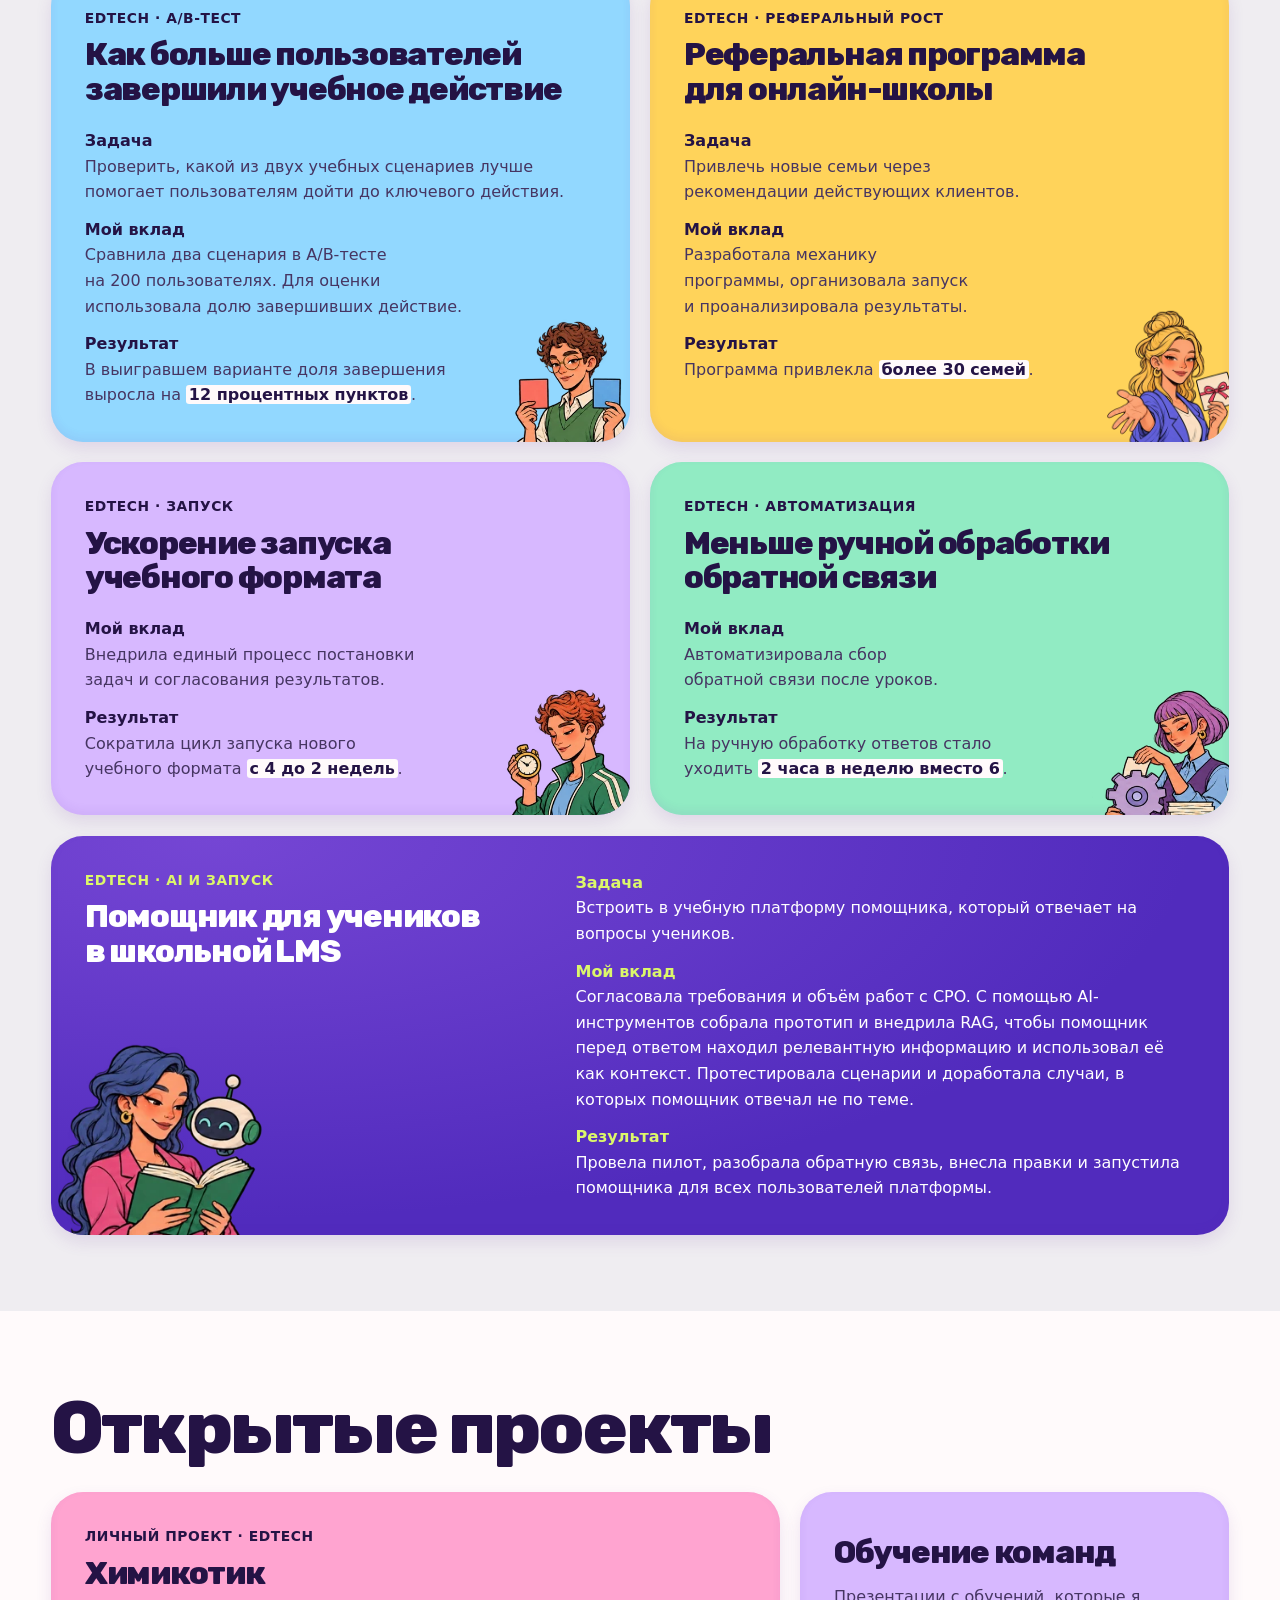
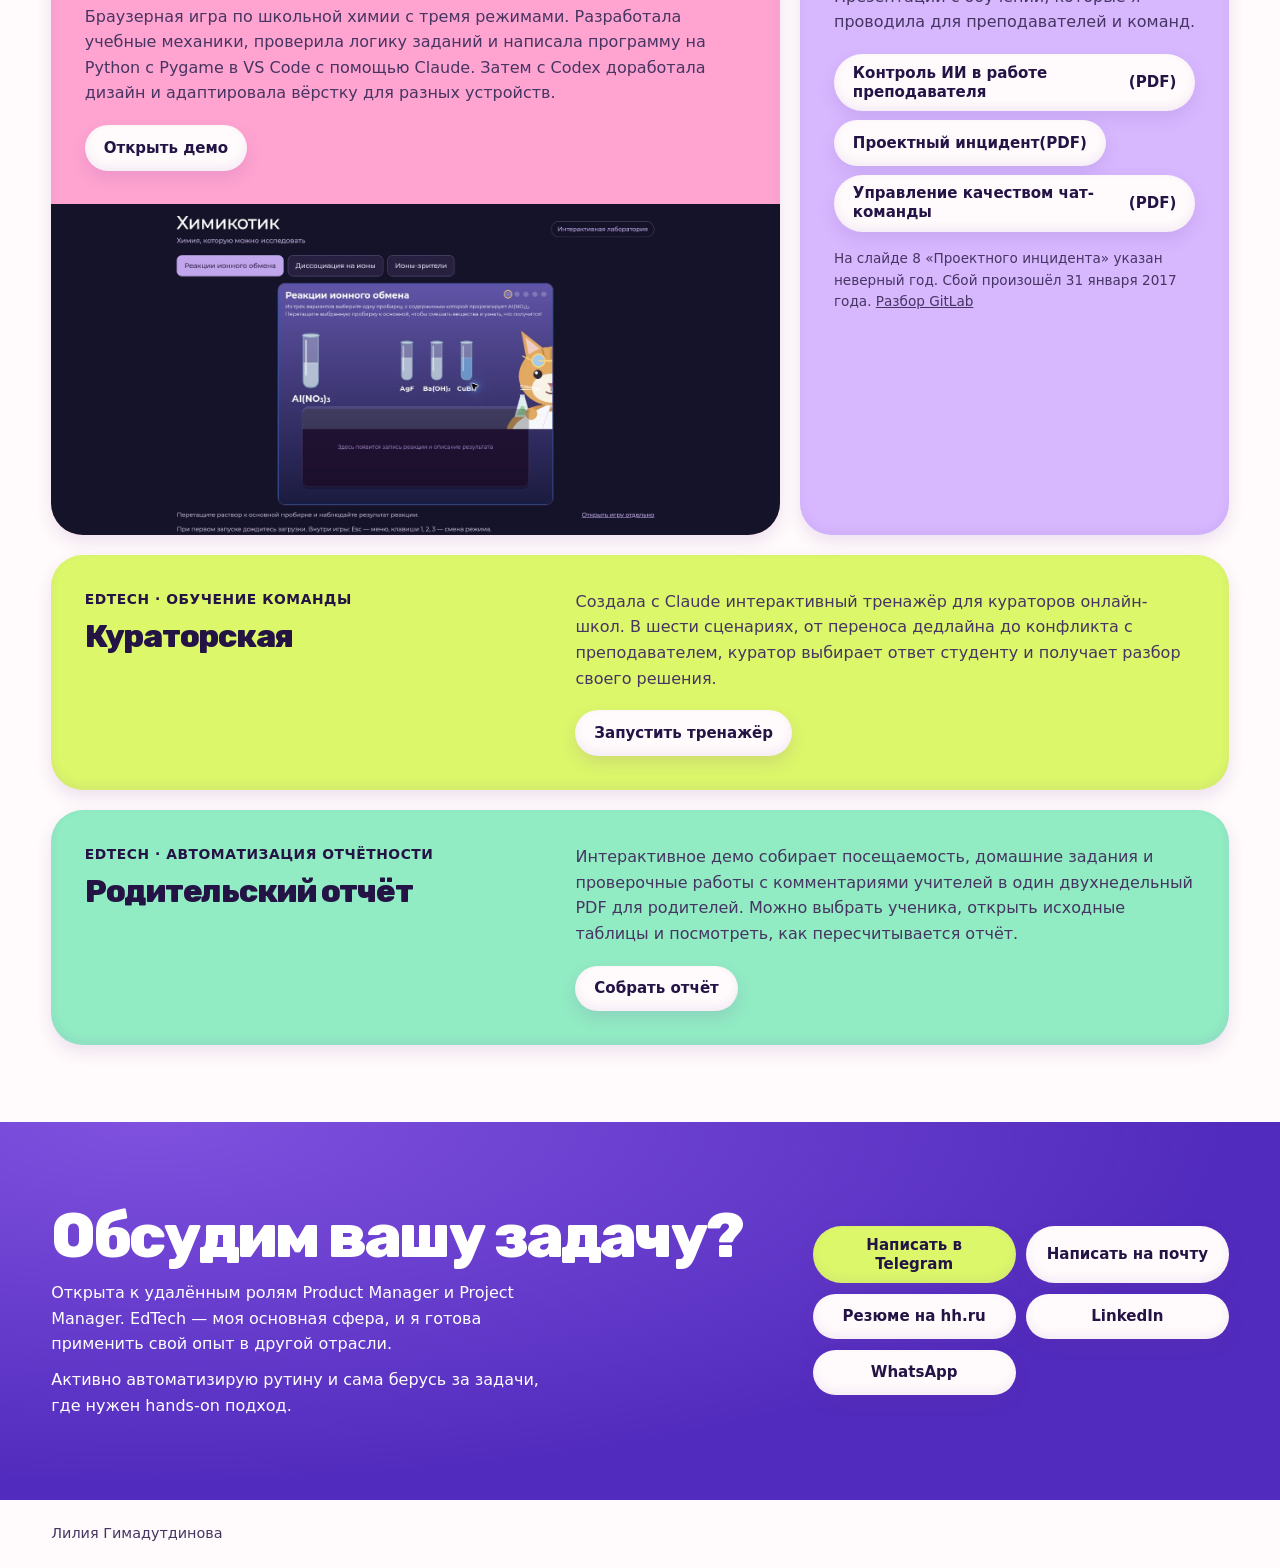
==== commit c57da076: "Clarify Khimikotik development workflow" ====
--- a/index.html
+++ b/index.html
@@ -120,7 +120,7 @@
             <div class="demo-copy">
               <p class="eyebrow">Личный проект · EdTech</p>
               <h3>Химикотик</h3>
-              <p>Браузерная игра по школьной химии с тремя режимами. Разработала учебные механики, проверила логику заданий и с помощью Codex адаптировала прототип на Python/Pygame для браузера.</p>
+              <p>Браузерная игра по школьной химии с тремя режимами. Разработала учебные механики, проверила логику заданий и написала программу на Python с Pygame в VS Code с помощью Claude. Затем с Codex доработала дизайн и адаптировала вёрстку для разных устройств.</p>
               <a class="button" href="https://khimikotik.liliya-gimadutdinova.chatgpt.site/">Открыть демо</a>
             </div>
             <img src="assets/khimikotik.jpg" width="1710" height="775" loading="lazy" alt="Экран «Химикотика» с пробирками и заданием на реакцию ионного обмена">
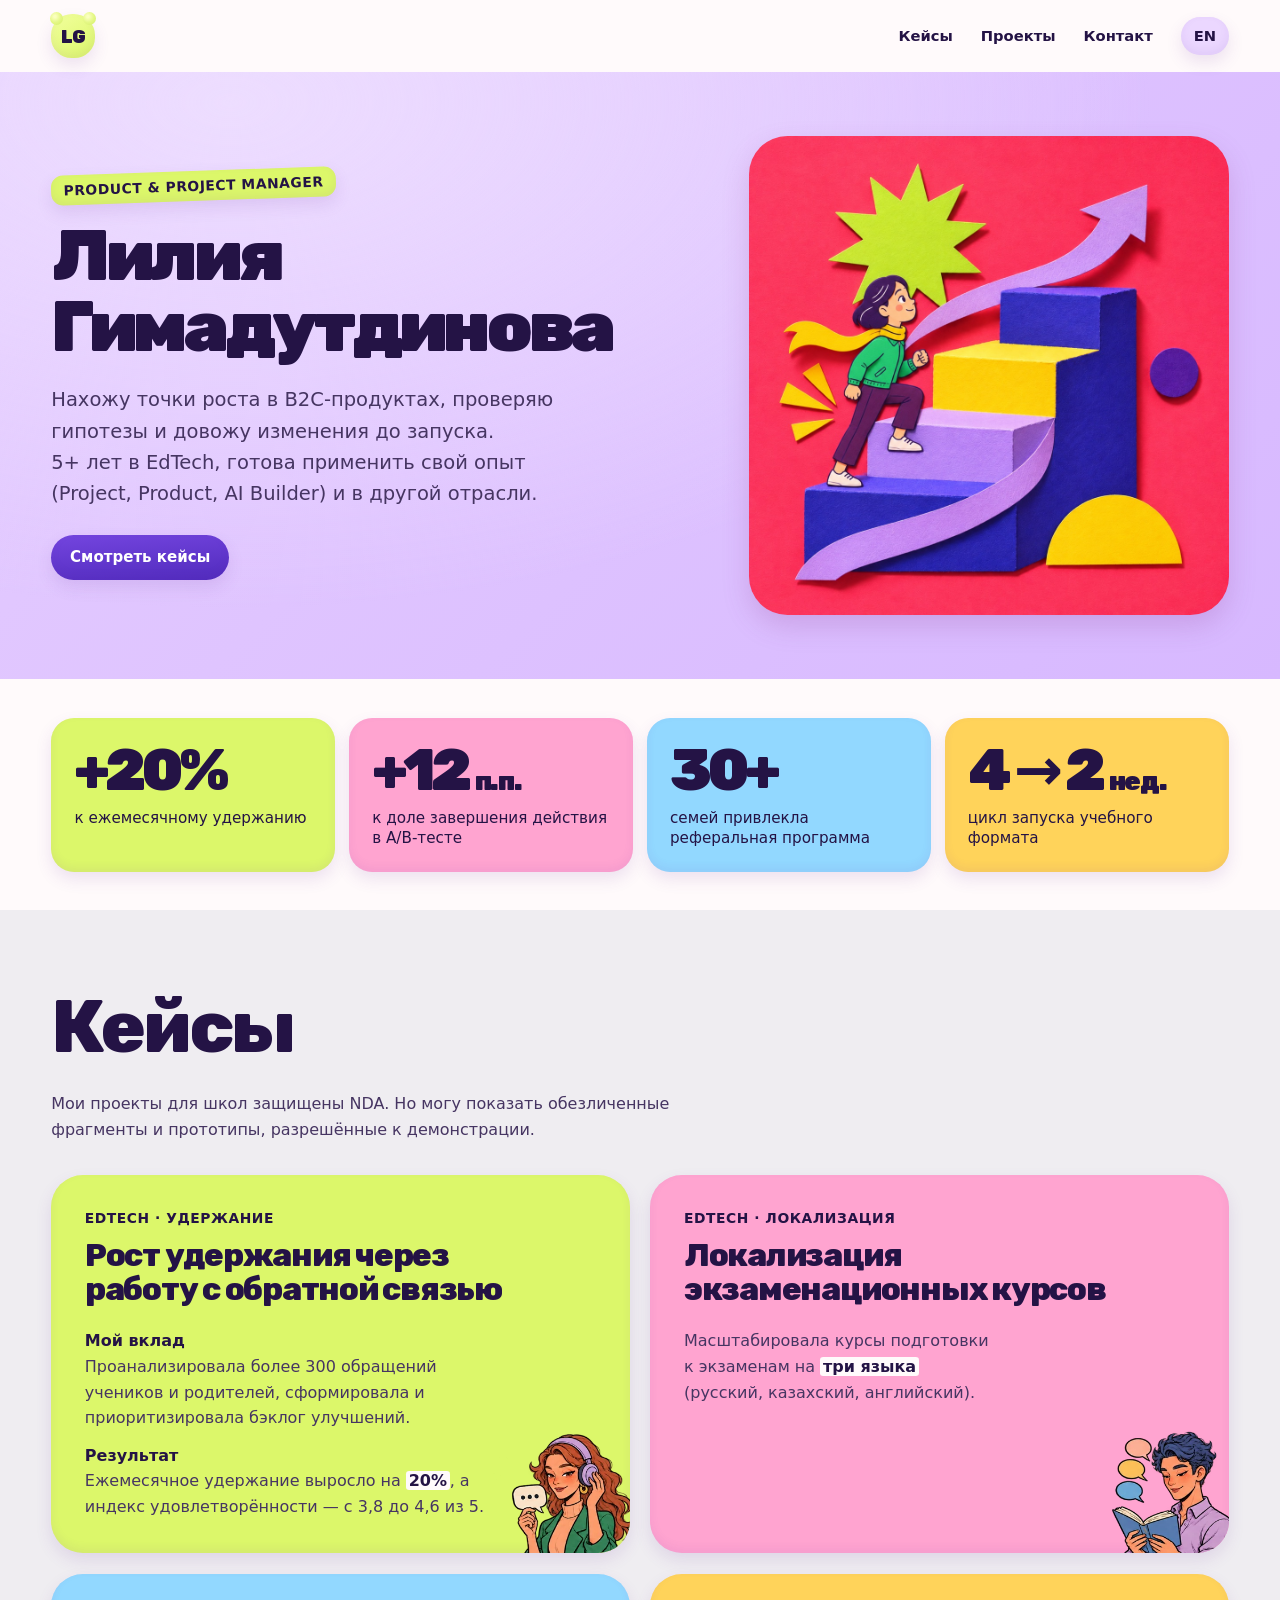
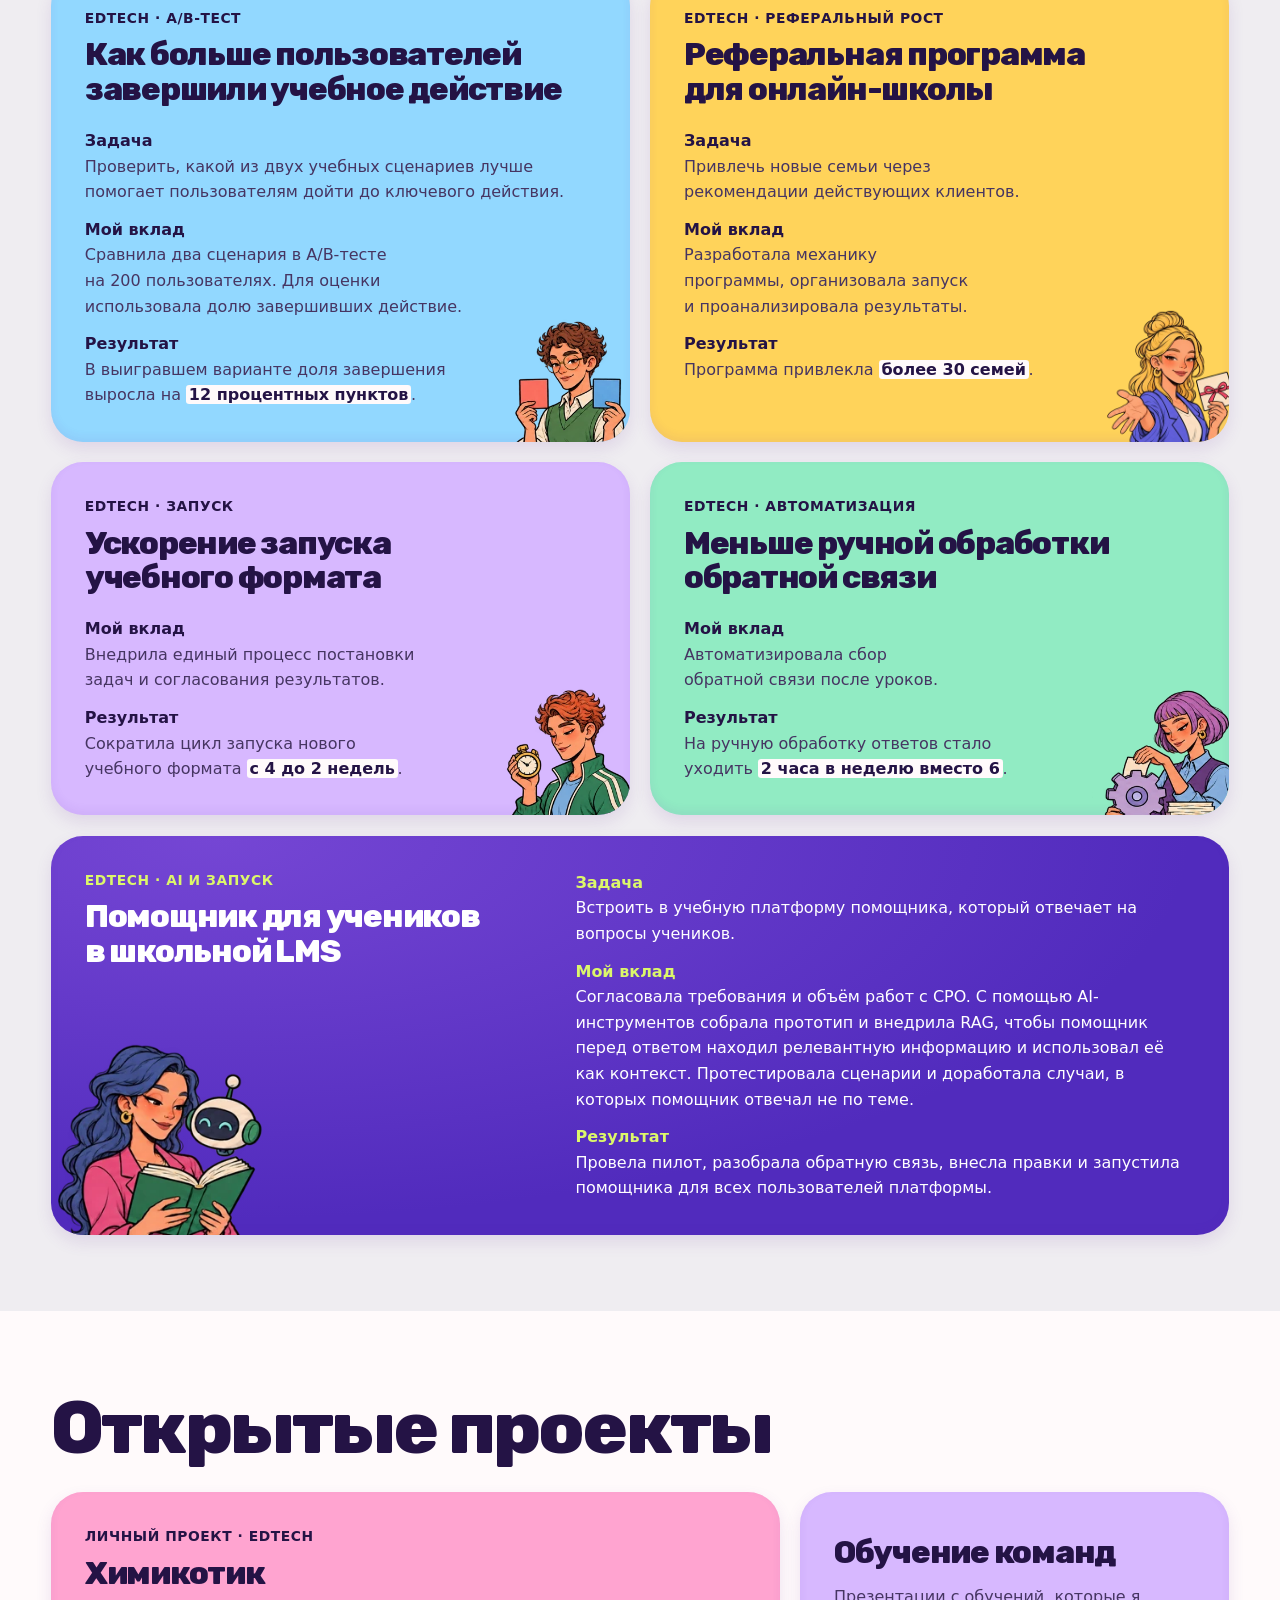
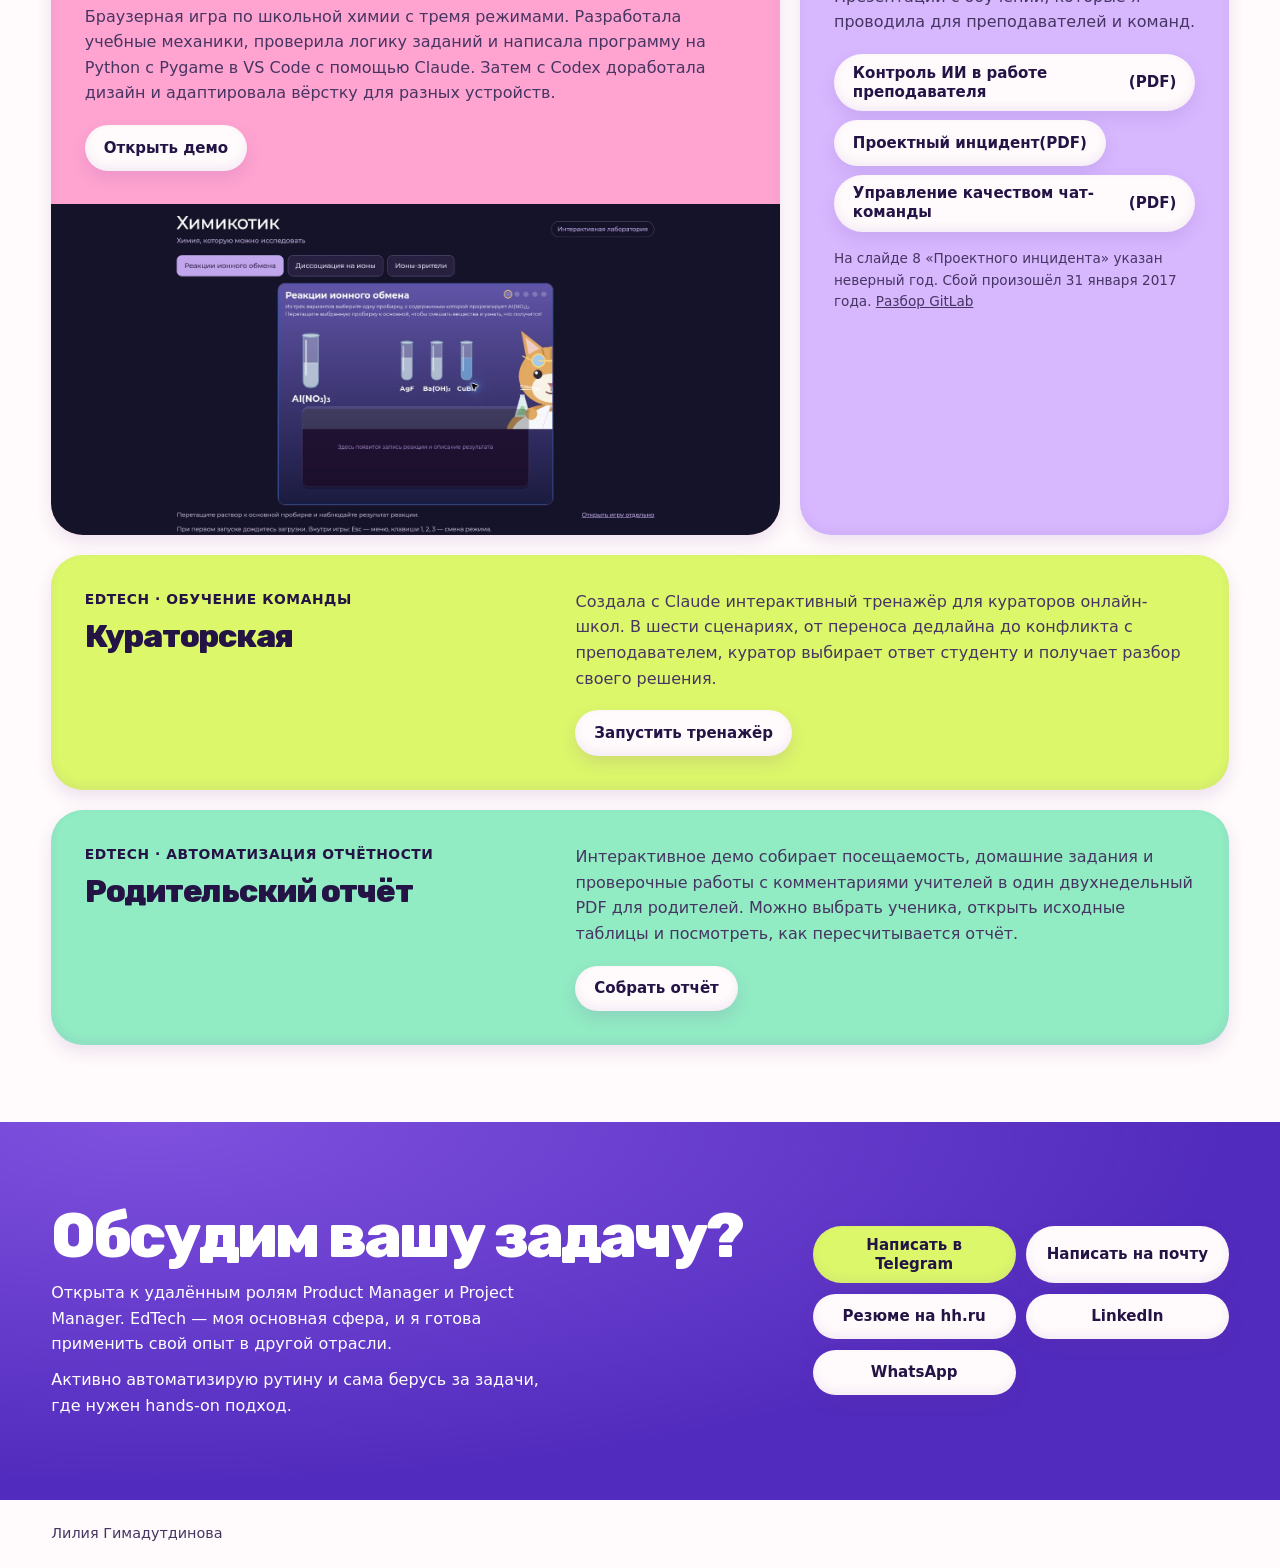
==== commit bbc7fcaa: "Update portfolio introduction in Russian and English" ====
--- a/index.html
+++ b/index.html
@@ -29,7 +29,8 @@
         <div class="intro">
           <p class="eyebrow">Product &amp; Project Manager</p>
           <h1 id="intro">Лилия<br>Гимадутдинова</h1>
-          <p class="lead">Нахожу точки роста в B2C-продуктах, проверяю гипотезы и довожу изменения до запуска. В образовании 9 лет, из них более 5 лет в EdTech.</p>
+          <p class="lead">Нахожу точки роста в B2C-продуктах, проверяю гипотезы и довожу изменения до запуска.<br>
+            5+ лет в EdTech, готова применить свой опыт (Project, Product, AI Builder) и в другой отрасли.</p>
           <a class="button primary" href="#cases">Смотреть кейсы</a>
         </div>
         <img class="hero-art" src="assets/paper-growth-with-scarf.jpg" width="1080" height="1080" fetchpriority="high" alt="Девушка в развевающемся жёлтом шарфе поднимается по бумажным ступеням и с улыбкой смотрит вверх.">
@@ -121,7 +122,7 @@
               <p class="eyebrow">Личный проект · EdTech</p>
               <h3>Химикотик</h3>
               <p>Браузерная игра по школьной химии с тремя режимами. Разработала учебные механики, проверила логику заданий и написала программу на Python с Pygame в VS Code с помощью Claude. Затем с Codex доработала дизайн и адаптировала вёрстку для разных устройств.</p>
-              <a class="button" href="https://khimikotik.liliya-gimadutdinova.chatgpt.site/">Открыть демо</a>
+              <a class="button" href="khimikotik/">Открыть демо</a>
             </div>
             <img src="assets/khimikotik.jpg" width="1710" height="775" loading="lazy" alt="Экран «Химикотика» с пробирками и заданием на реакцию ионного обмена">
           </article>
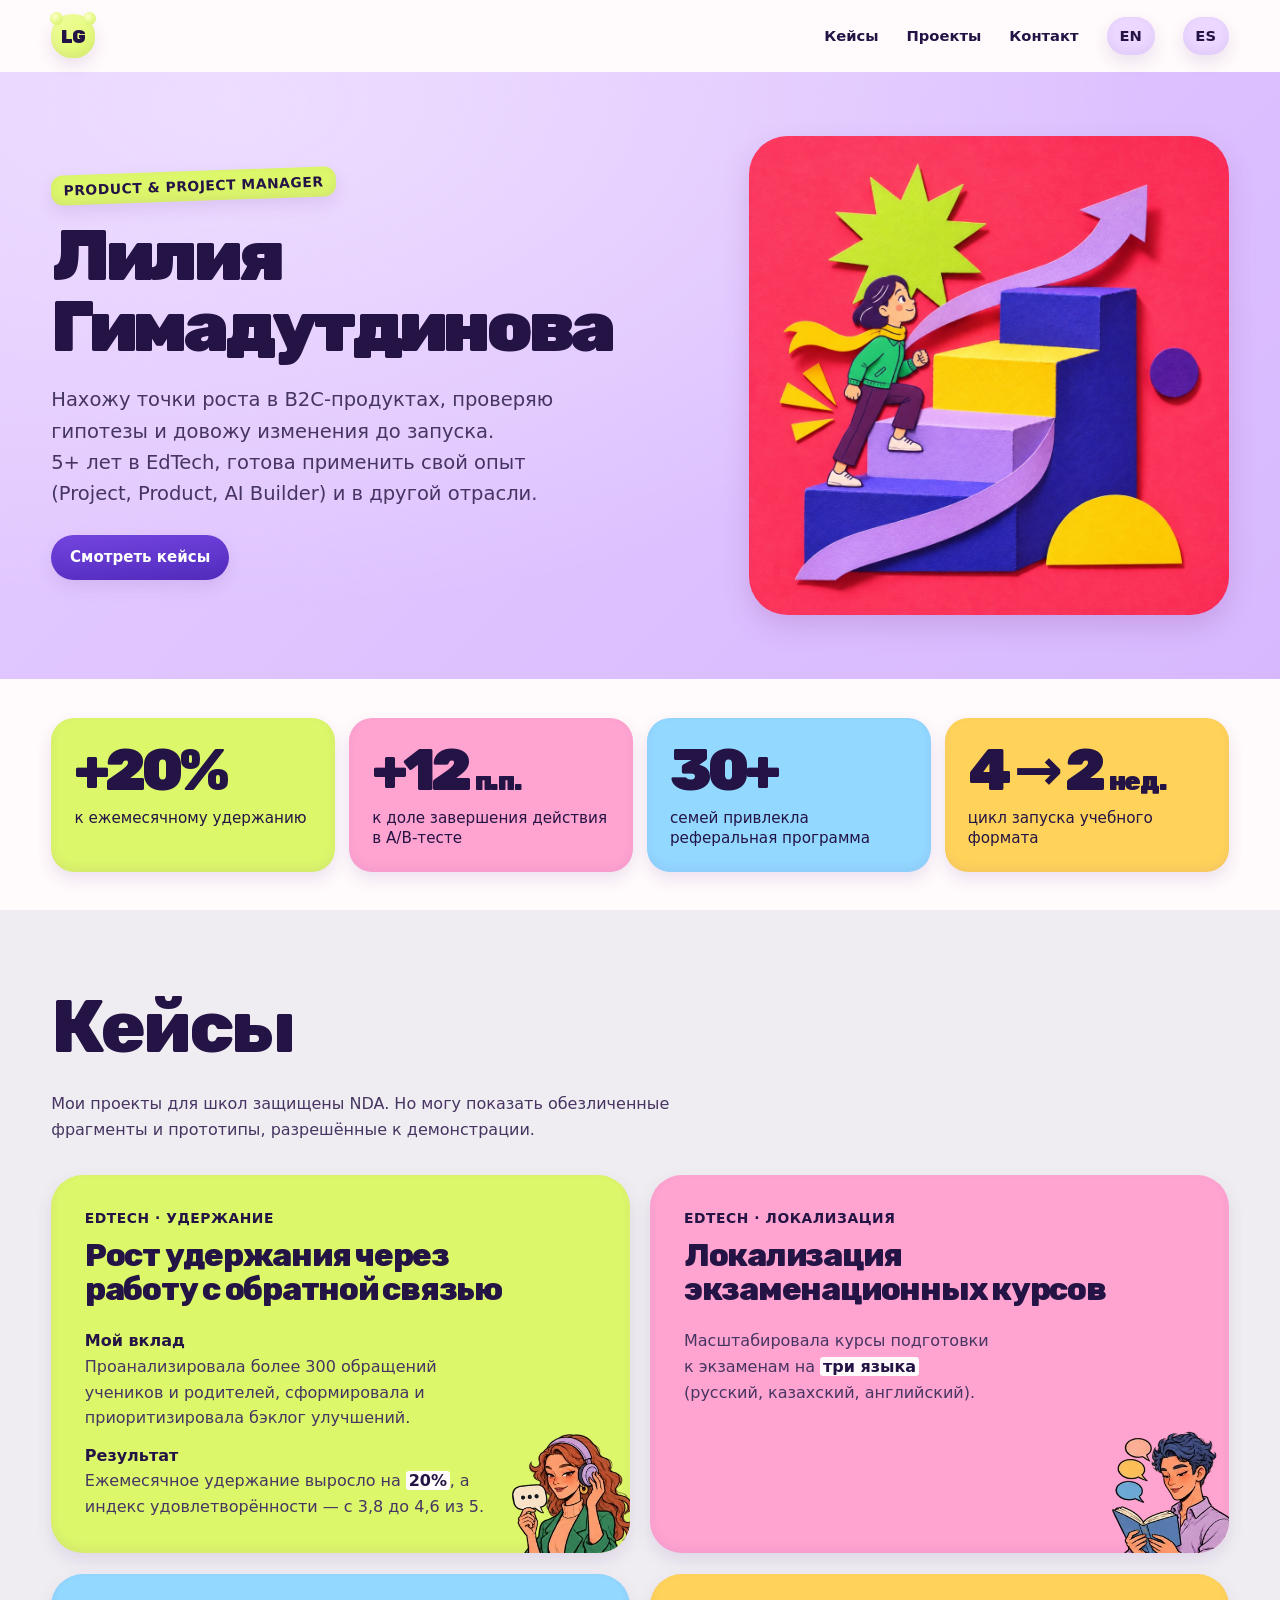
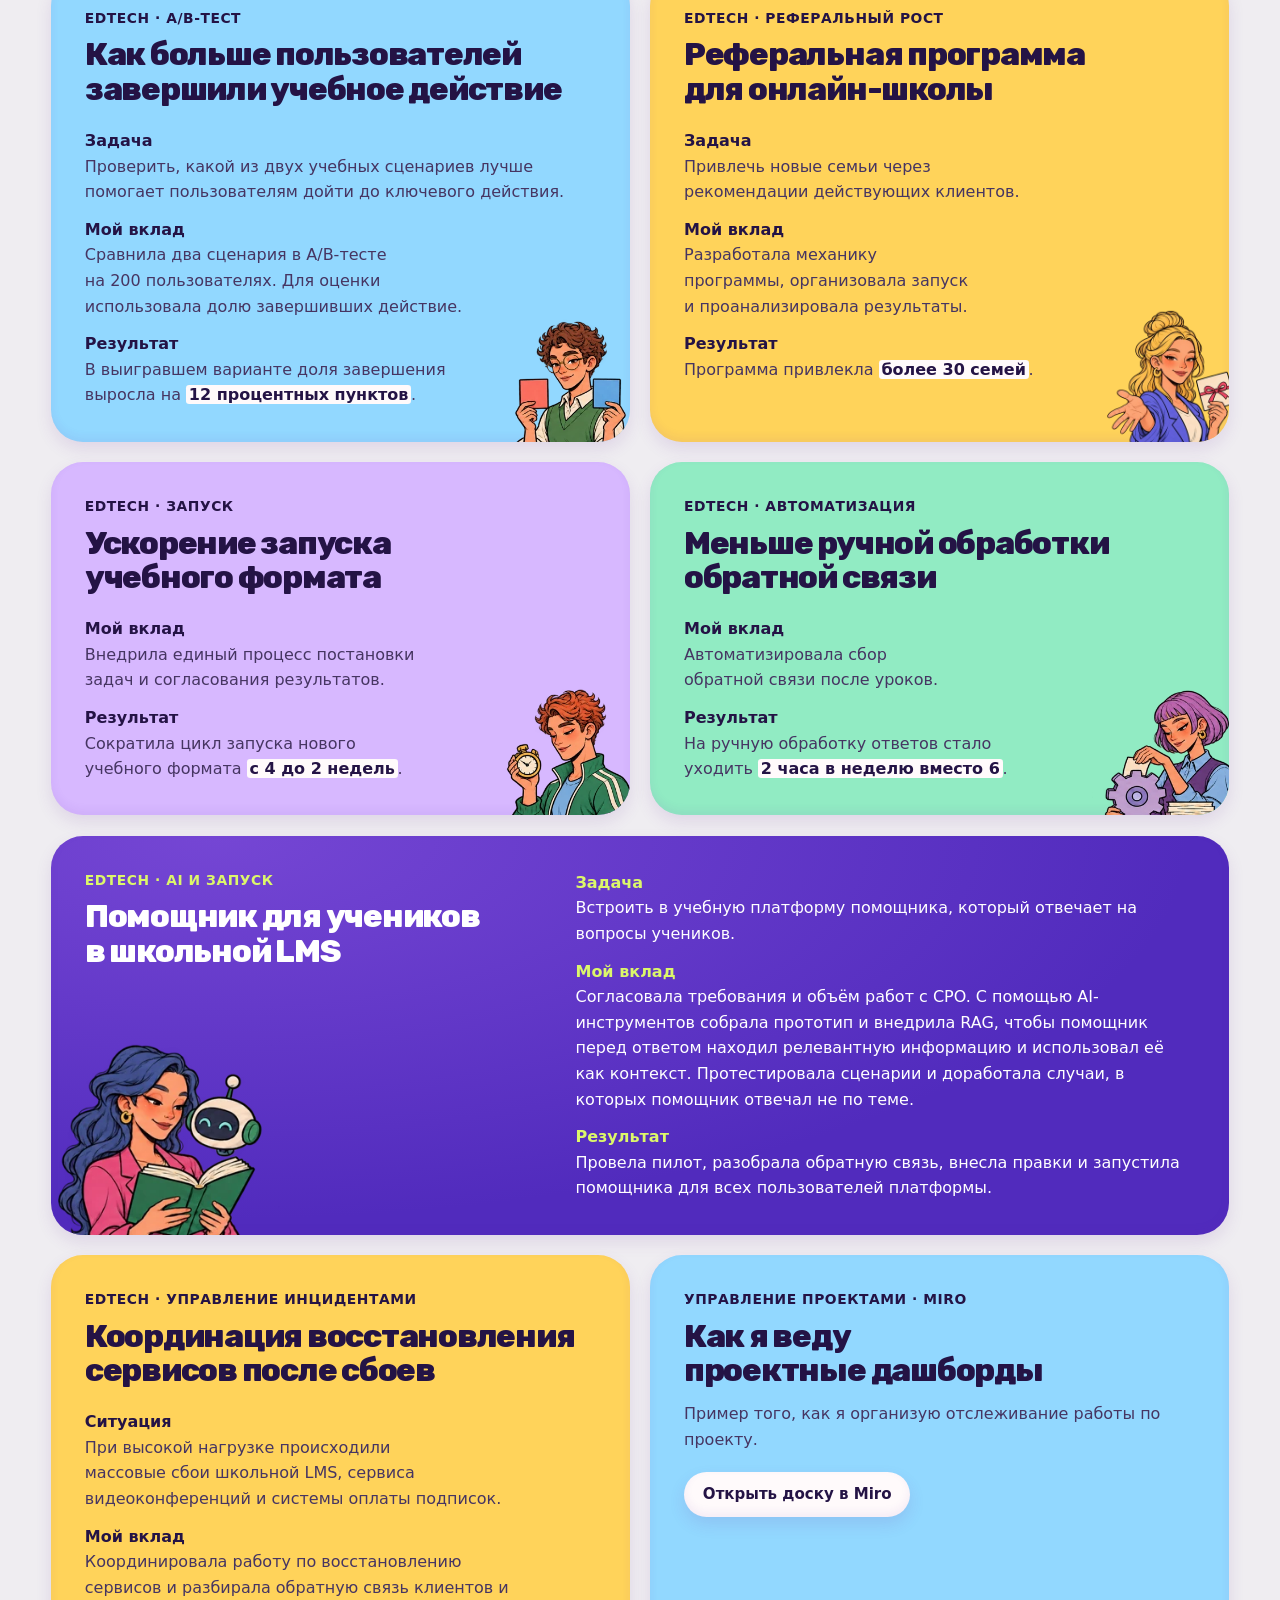
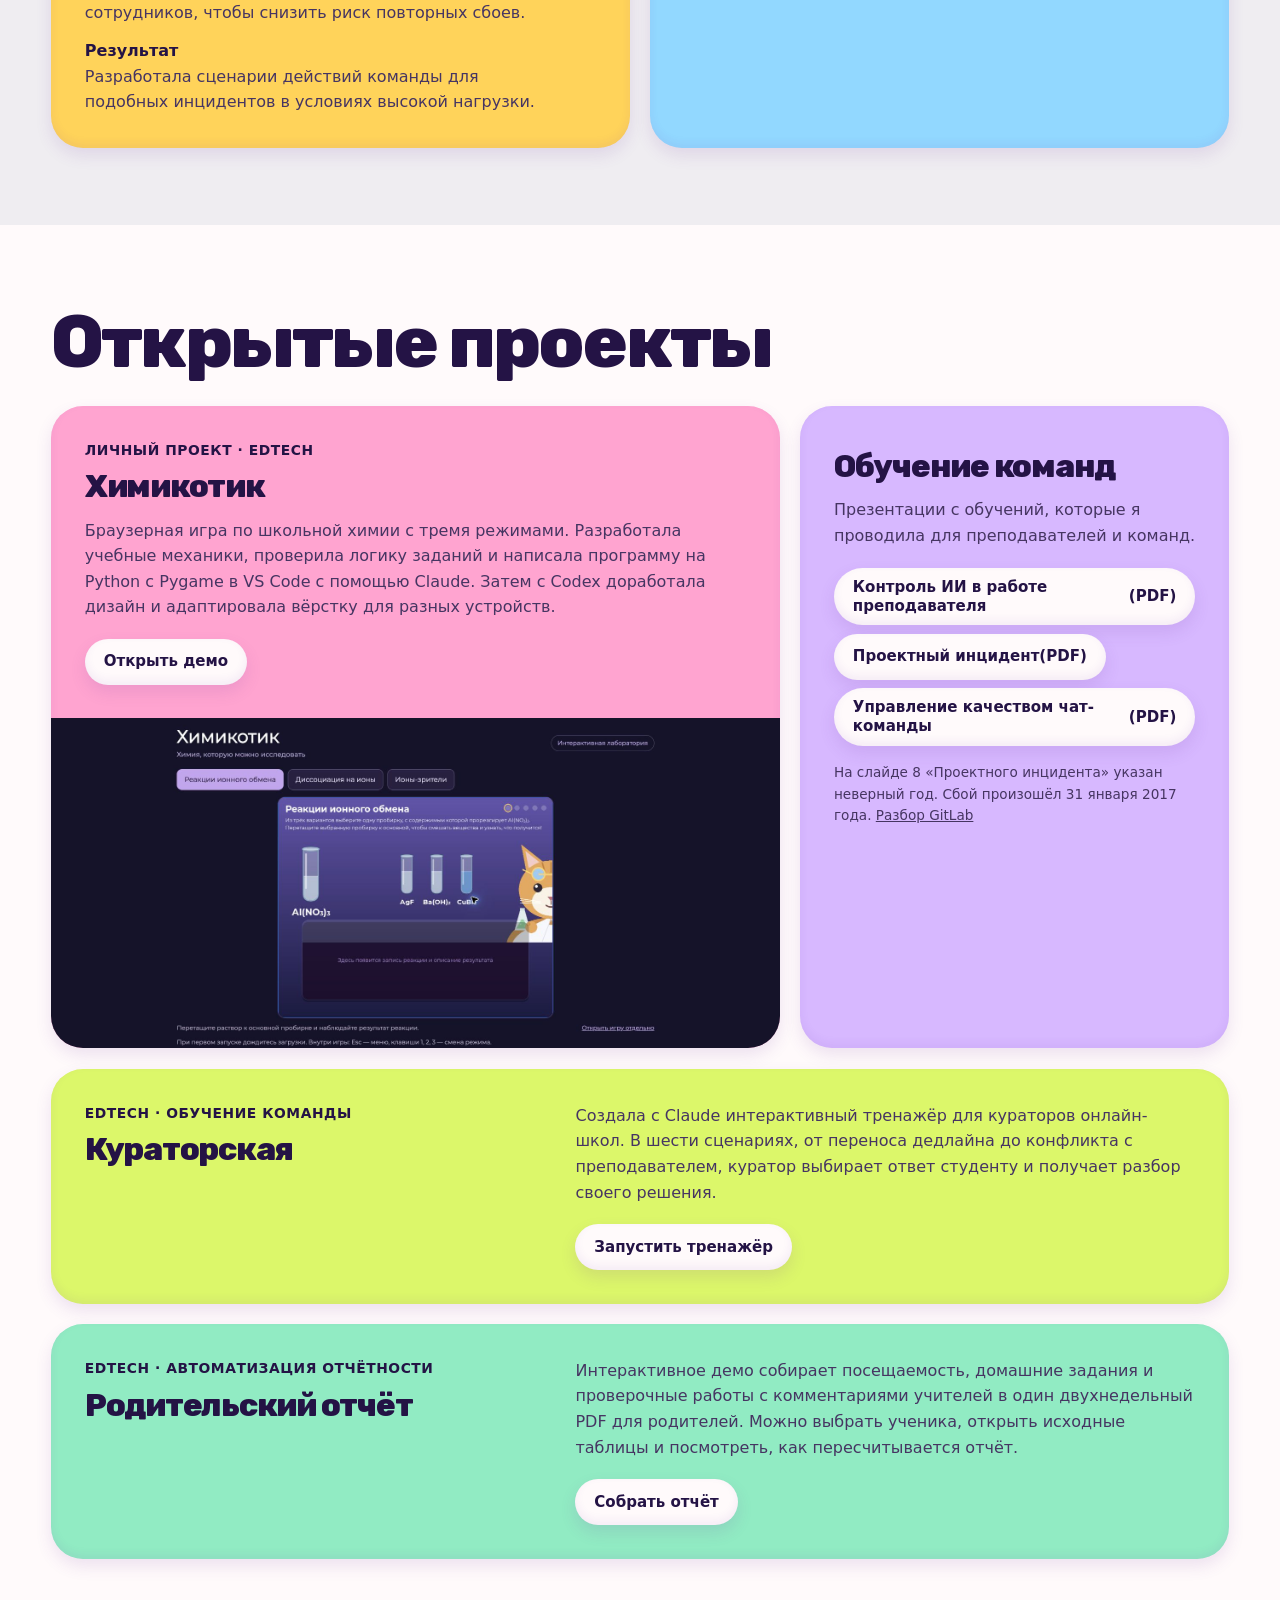
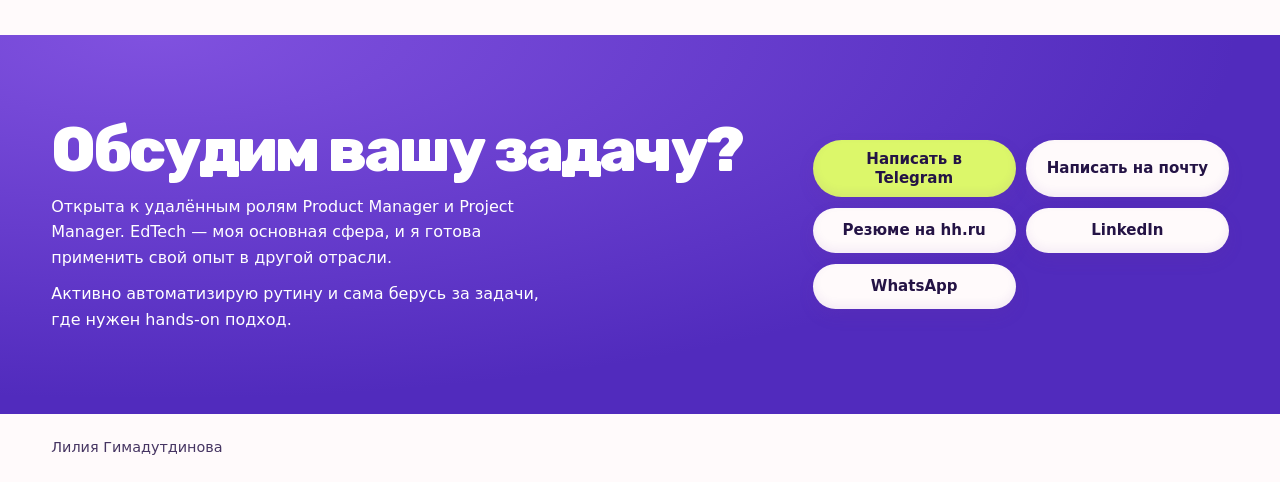
==== commit c1dcb690: "Add incident response, Miro dashboards, and Spanish portfolio" ====
--- a/index.html
+++ b/index.html
@@ -9,7 +9,8 @@
   <meta property="og:type" content="website">
   <title>Лилия Гимадутдинова · Портфолио</title>
   <link rel="alternate" hreflang="en" href="en/">
-  <link rel="stylesheet" href="assets/style.css?v=training">
+  <link rel="alternate" hreflang="es" href="es/">
+  <link rel="stylesheet" href="assets/style.css?v=spanish">
   <script src="assets/case-art.js?v=even-characters" defer></script>
 </head>
 <body>
@@ -21,6 +22,7 @@
       <a href="#demos">Проекты</a>
       <a href="#contact">Контакт</a>
       <a class="language" href="en/" lang="en" hreflang="en" aria-label="English version">EN</a>
+      <a class="language" href="es/" lang="es" hreflang="es" aria-label="Versión en español">ES</a>
     </nav>
   </header>
   <main id="main">
@@ -109,6 +111,21 @@
               <dt>Результат</dt><dd>Провела пилот, разобрала обратную связь, внесла правки и запустила помощника для всех пользователей платформы.</dd>
             </dl>
           </article>
+          <article class="case case-plain" id="incident-response">
+            <p class="eyebrow">EdTech · Управление инцидентами</p>
+            <h3>Координация восстановления сервисов после сбоев</h3>
+            <dl>
+              <dt>Ситуация</dt><dd>При высокой нагрузке происходили массовые сбои школьной LMS, сервиса видеоконференций и системы оплаты подписок.</dd>
+              <dt>Мой вклад</dt><dd>Координировала работу по восстановлению сервисов и разбирала обратную связь клиентов и сотрудников, чтобы снизить риск повторных сбоев.</dd>
+              <dt>Результат</dt><dd>Разработала сценарии действий команды для подобных инцидентов в условиях высокой нагрузки.</dd>
+            </dl>
+          </article>
+          <article class="case case-plain demo-copy" id="project-dashboards">
+            <p class="eyebrow">Управление проектами · Miro</p>
+            <h3>Как я веду проектные дашборды</h3>
+            <p>Пример того, как я организую отслеживание работы по проекту.</p>
+            <a class="button" href="https://miro.com/app/board/uXjVHkmSaAM=/">Открыть доску в Miro</a>
+          </article>
         </div>
       </div>
     </section>
--- a/assets/style.css
+++ b/assets/style.css
@@ -219,11 +219,11 @@
 .case-grid, .demo-grid { display: grid; gap: clamp(.9rem, 2vw, 1.3rem); }
 .case-grid { grid-template-columns: repeat(2, minmax(0, 1fr)); }
 .case-grid .case { position: relative; overflow: hidden; }
-.case-grid .case:not(.character-left) { --character-size: clamp(5.75rem, 12vw, 9.375rem); }
-.case-grid .case:not(.character-left) > :is(dl, .case-summary) {
+.case-grid .case:not(.character-left, .case-plain) { --character-size: clamp(5.75rem, 12vw, 9.375rem); }
+.case-grid .case:not(.character-left, .case-plain) > :is(dl, .case-summary) {
   min-block-size: calc(var(--character-size) - var(--card-padding) - 1rem);
 }
-.case-grid .case:not(.character-left) :is(.case-summary, dd:nth-last-child(-n + 3)) {
+.case-grid .case:not(.character-left, .case-plain) :is(.case-summary, dd:nth-last-child(-n + 3)) {
   padding-inline-end: calc(var(--character-size) - var(--card-padding) - .45rem);
 }
 .case-grid .case:not(.character-left) :is(dd, .case-summary) { text-wrap: balance; }
@@ -270,8 +270,8 @@
 }
 #retention, #kuratorskaya { --card: var(--lime); }
 #localization, #khimikotik { --card: var(--pink); }
-#experiment { --card: var(--sky); }
-#referrals { --card: var(--yellow); }
+#experiment, #project-dashboards { --card: var(--sky); }
+#referrals, #incident-response { --card: var(--yellow); }
 #time-to-market, #team-training { --card: var(--violet); }
 #feedback-automation, #parent-report { --card: var(--mint); }
 #ai-assistant { background: radial-gradient(ellipse at 14% 0%, #7546d4, transparent 68%), var(--cobalt); color: #fff; }
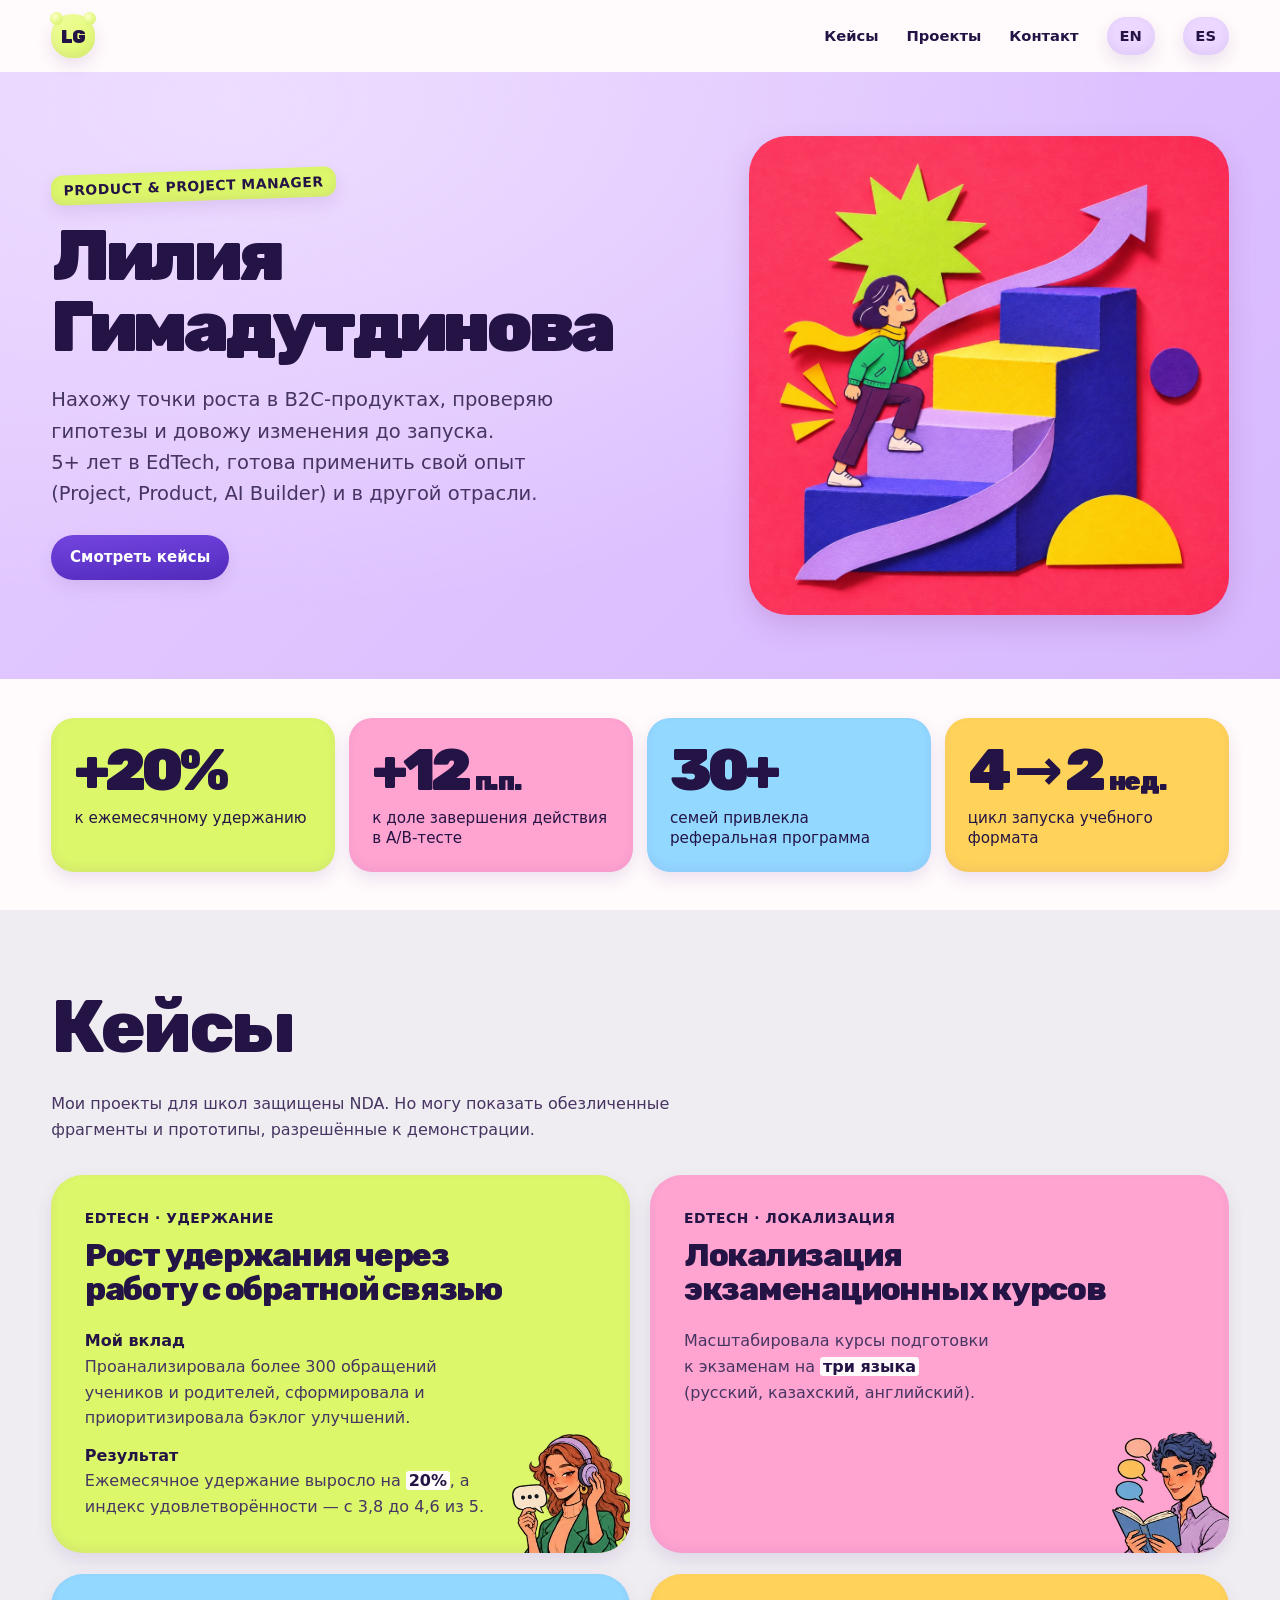
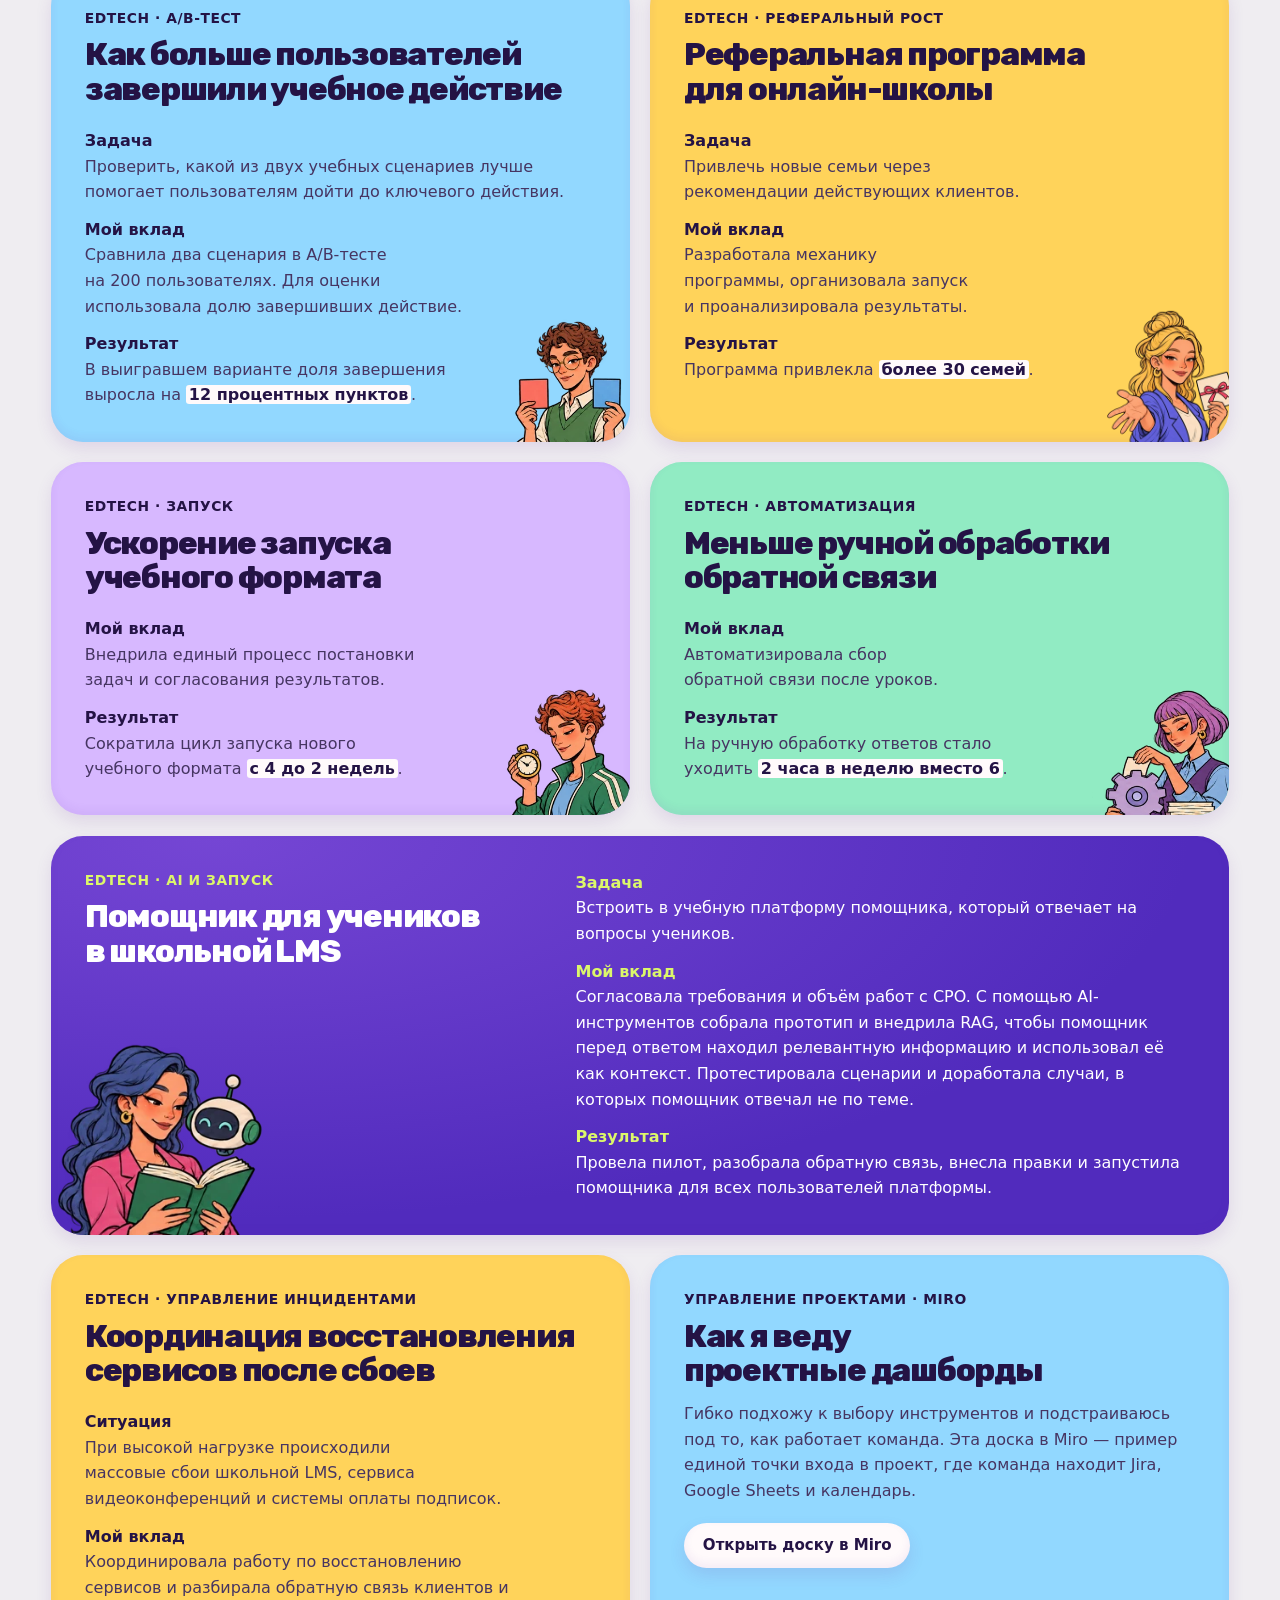
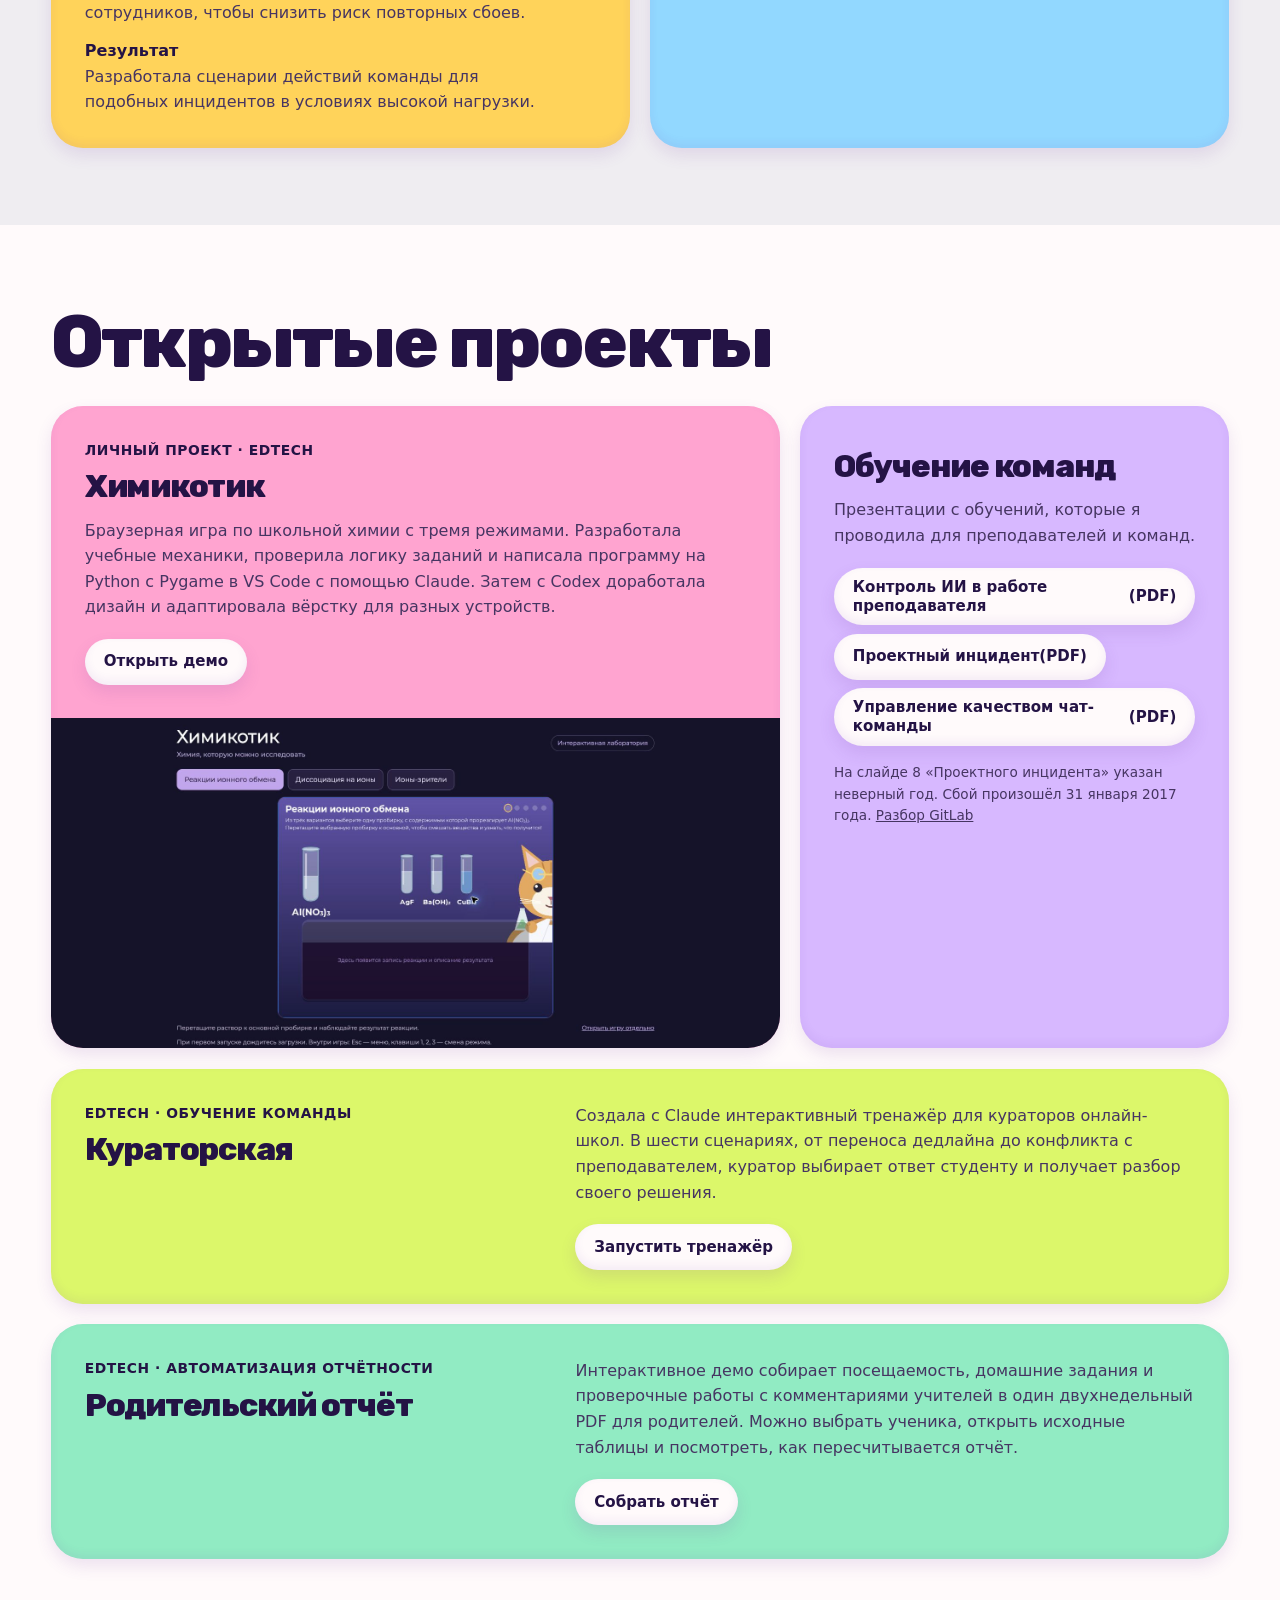
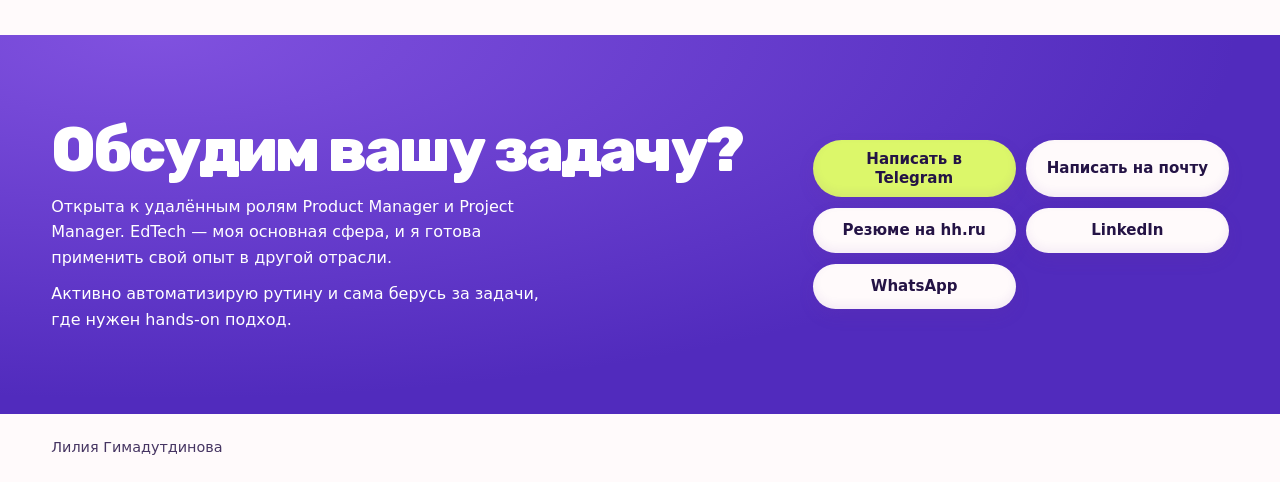
==== commit a56955db: "Explain the shared dashboard entry point" ====
--- a/index.html
+++ b/index.html
@@ -123,7 +123,7 @@
           <article class="case case-plain demo-copy" id="project-dashboards">
             <p class="eyebrow">Управление проектами · Miro</p>
             <h3>Как я веду проектные дашборды</h3>
-            <p>Пример того, как я организую отслеживание работы по проекту.</p>
+            <p>Гибко подхожу к выбору инструментов и подстраиваюсь под то, как работает команда. Эта доска в Miro — пример единой точки входа в проект, где команда находит Jira, Google Sheets и календарь.</p>
             <a class="button" href="https://miro.com/app/board/uXjVHkmSaAM=/">Открыть доску в Miro</a>
           </article>
         </div>
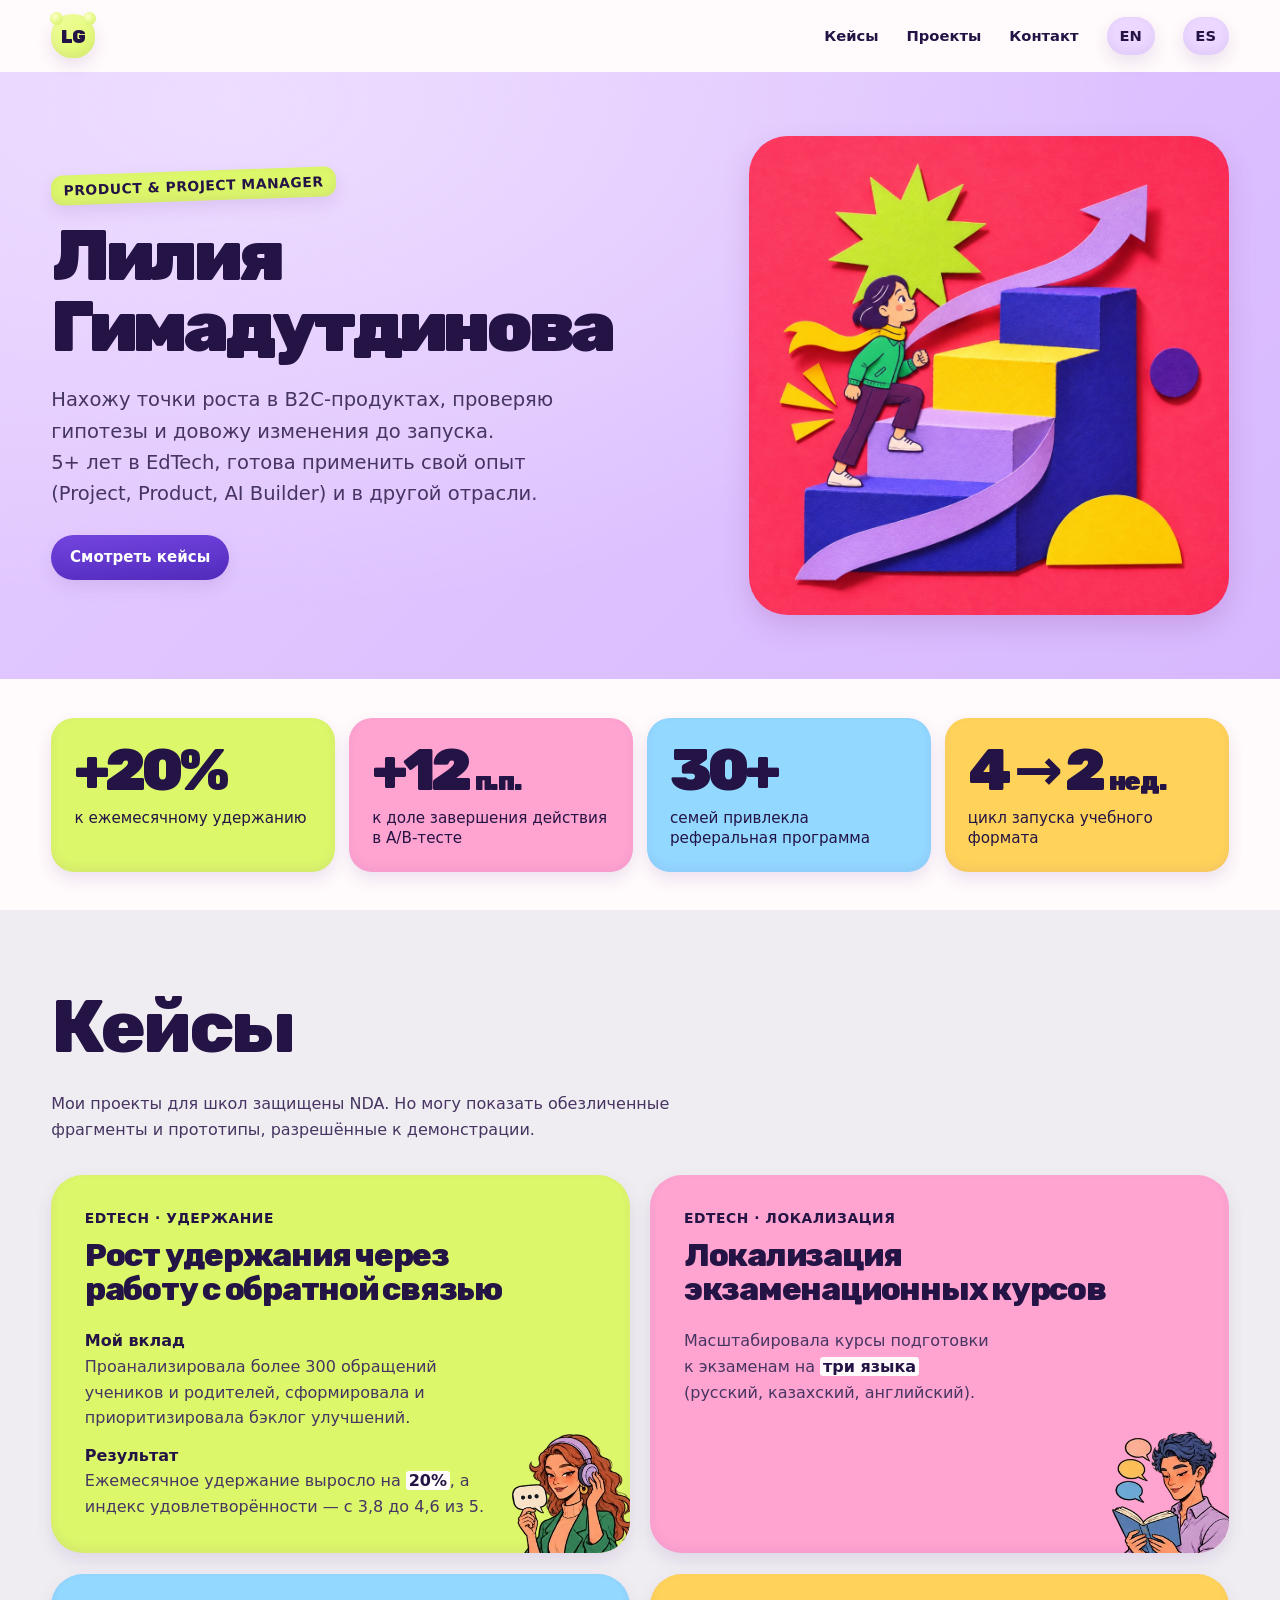
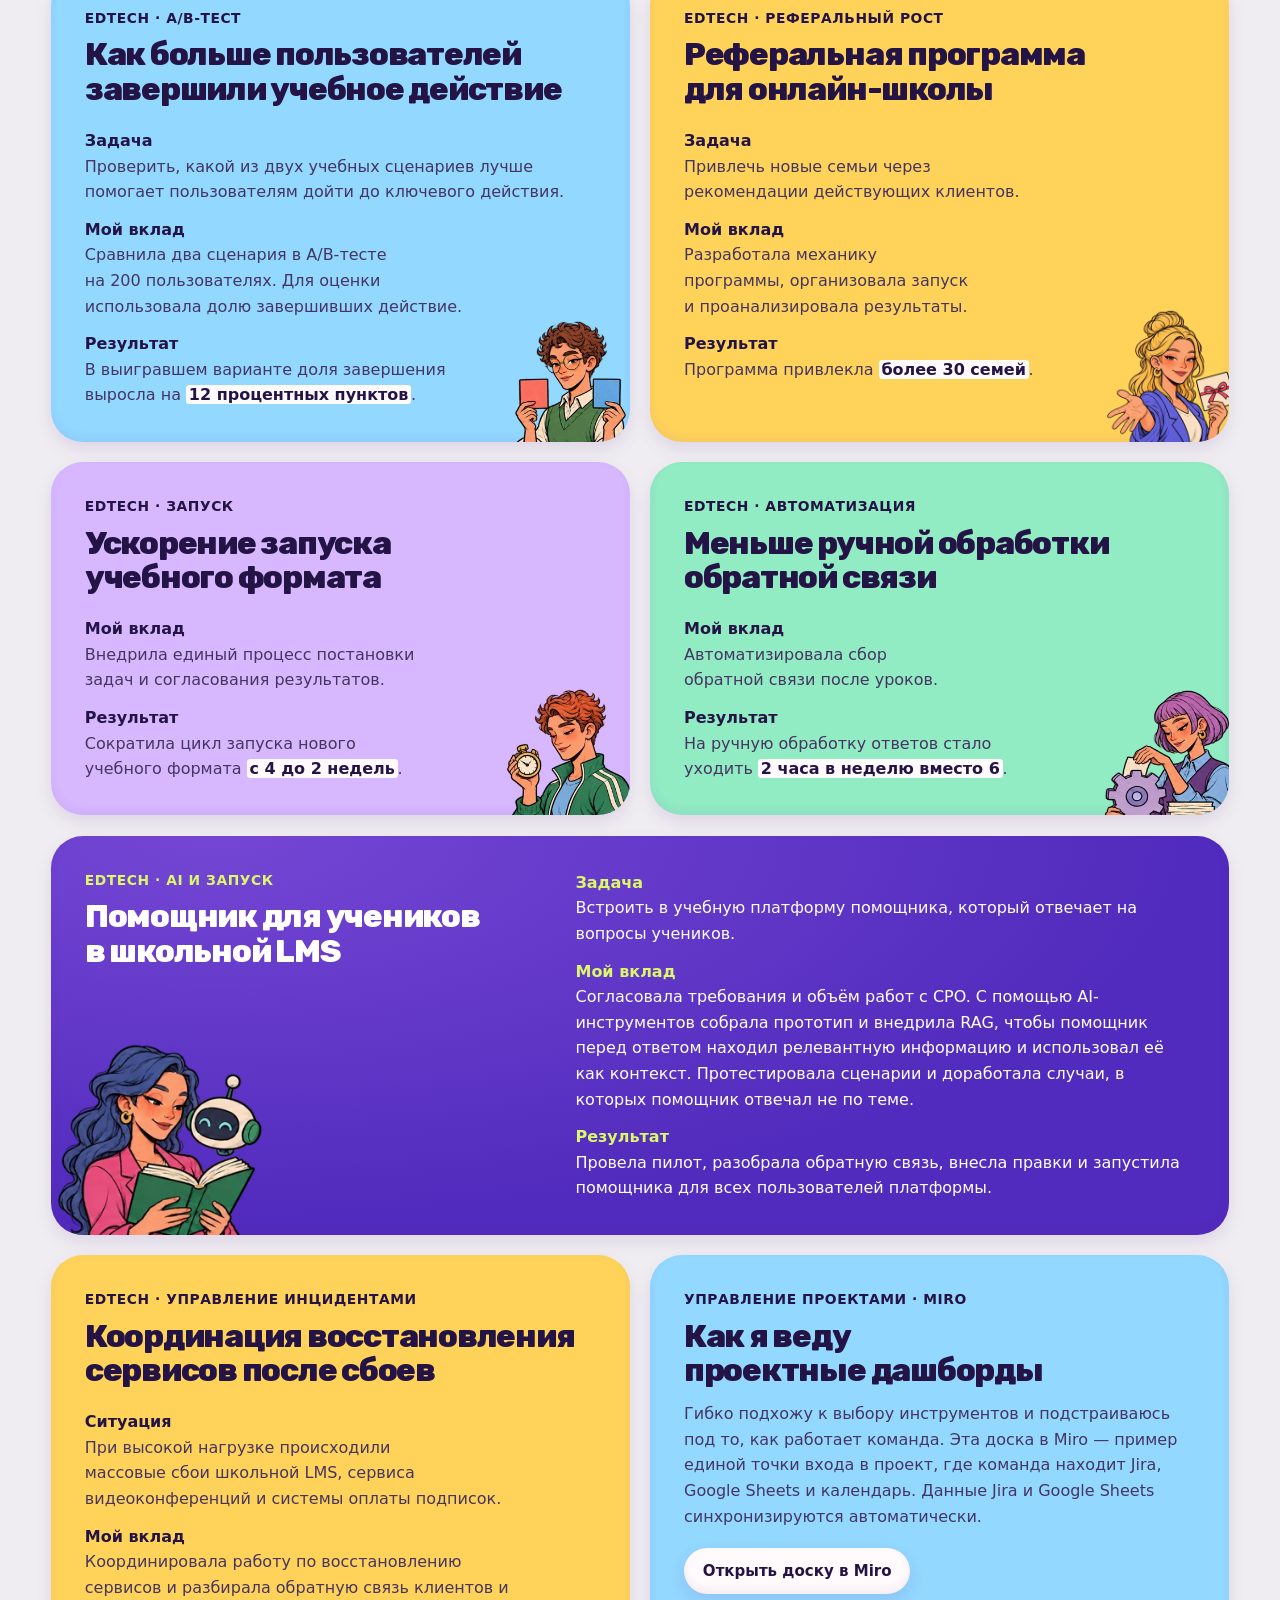
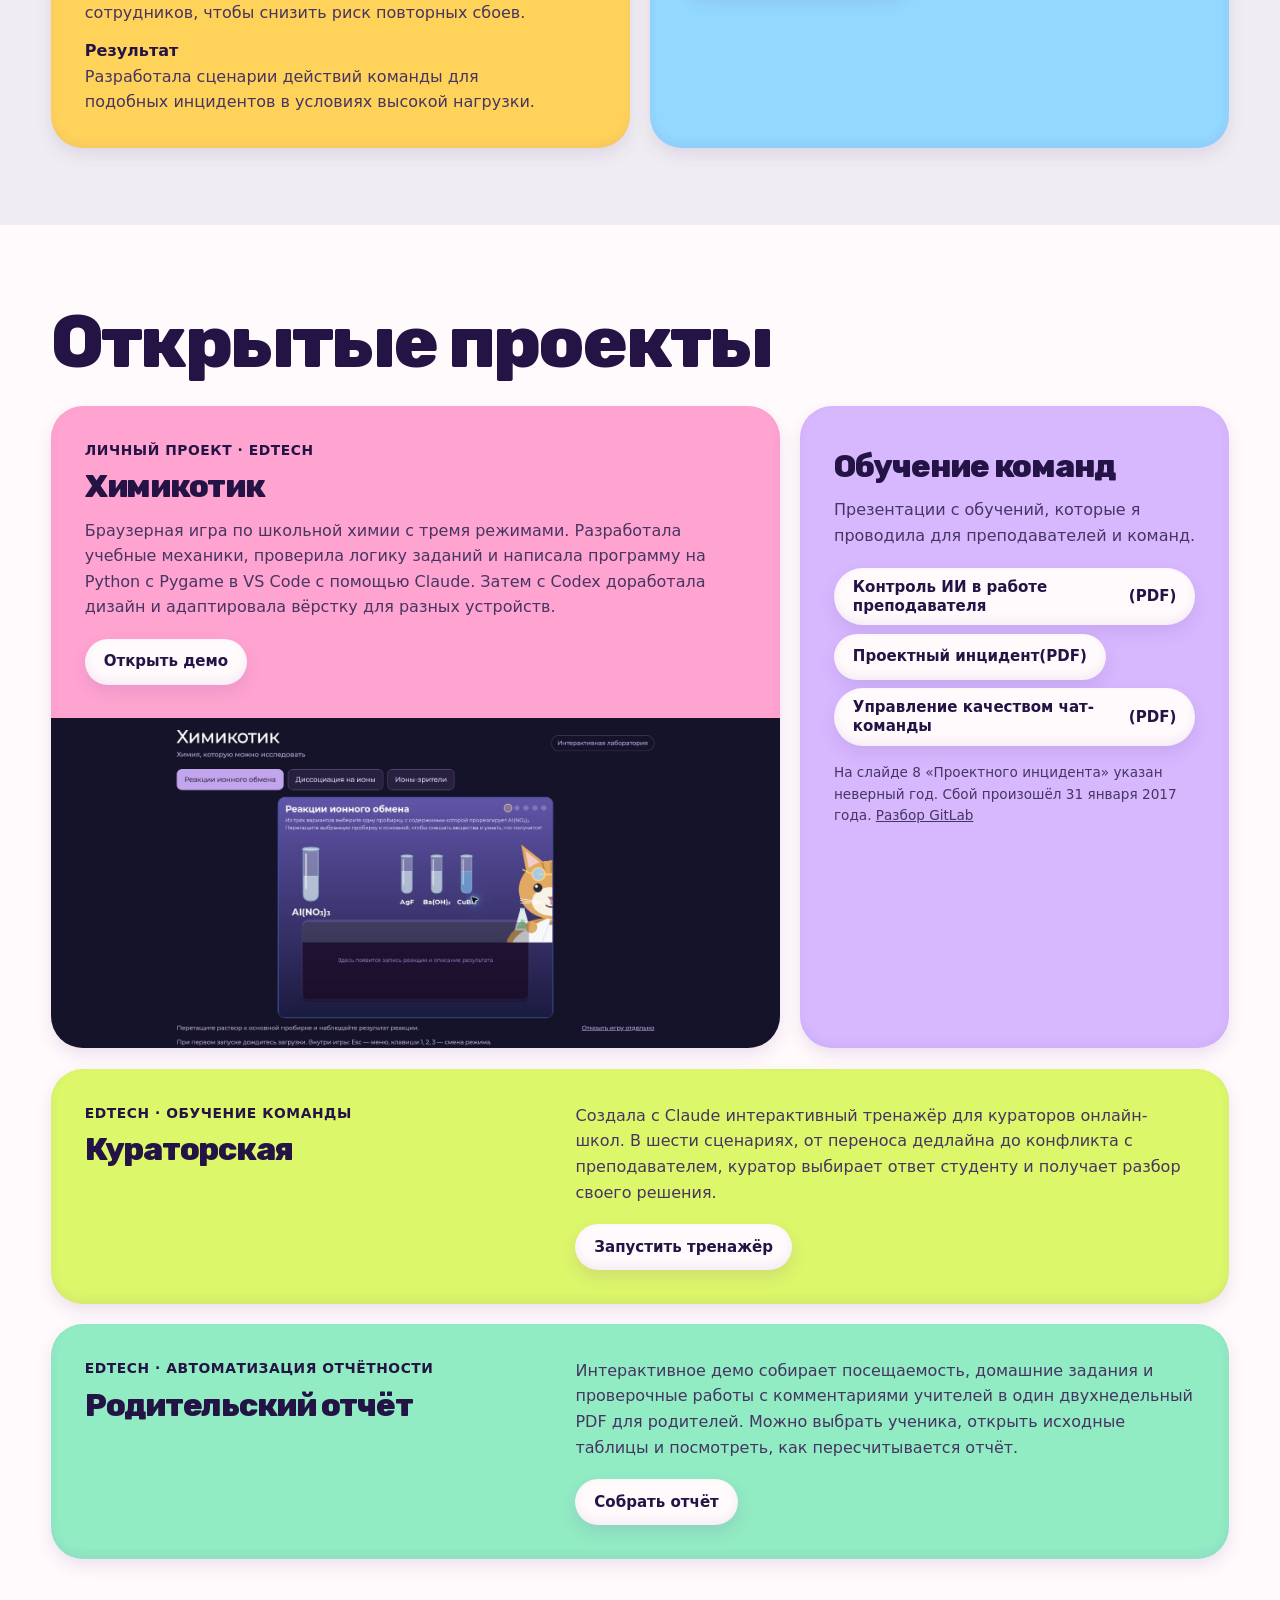
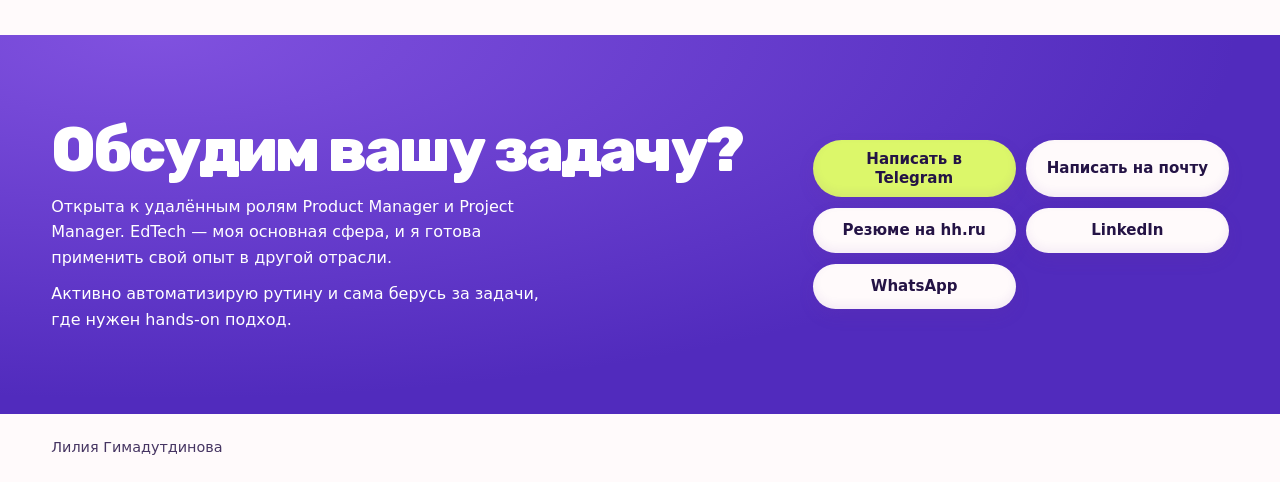
==== commit bc6d4264: "Mention automatic Jira and Google Sheets sync" ====
--- a/index.html
+++ b/index.html
@@ -123,7 +123,7 @@
           <article class="case case-plain demo-copy" id="project-dashboards">
             <p class="eyebrow">Управление проектами · Miro</p>
             <h3>Как я веду проектные дашборды</h3>
-            <p>Гибко подхожу к выбору инструментов и подстраиваюсь под то, как работает команда. Эта доска в Miro — пример единой точки входа в проект, где команда находит Jira, Google Sheets и календарь.</p>
+            <p>Гибко подхожу к выбору инструментов и подстраиваюсь под то, как работает команда. Эта доска в Miro — пример единой точки входа в проект, где команда находит Jira, Google Sheets и календарь. Данные Jira и Google Sheets синхронизируются автоматически.</p>
             <a class="button" href="https://miro.com/app/board/uXjVHkmSaAM=/">Открыть доску в Miro</a>
           </article>
         </div>
